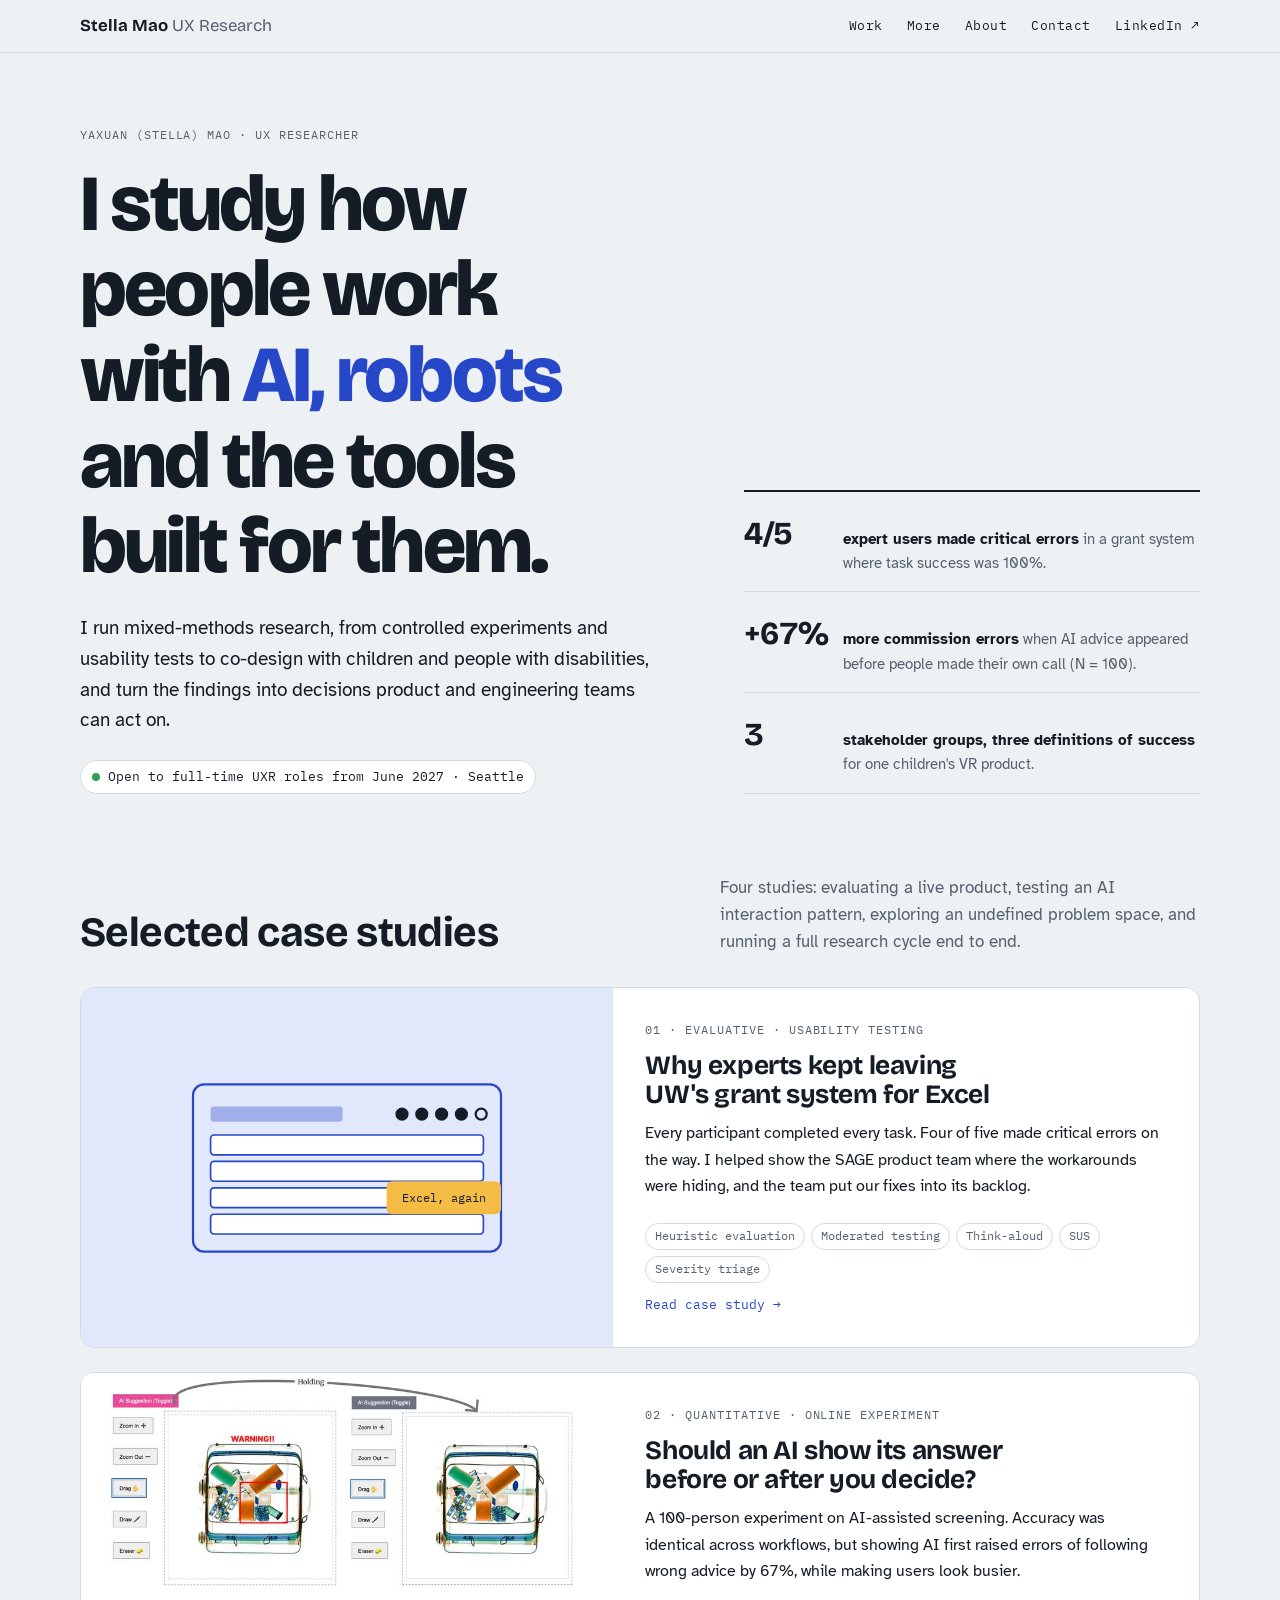
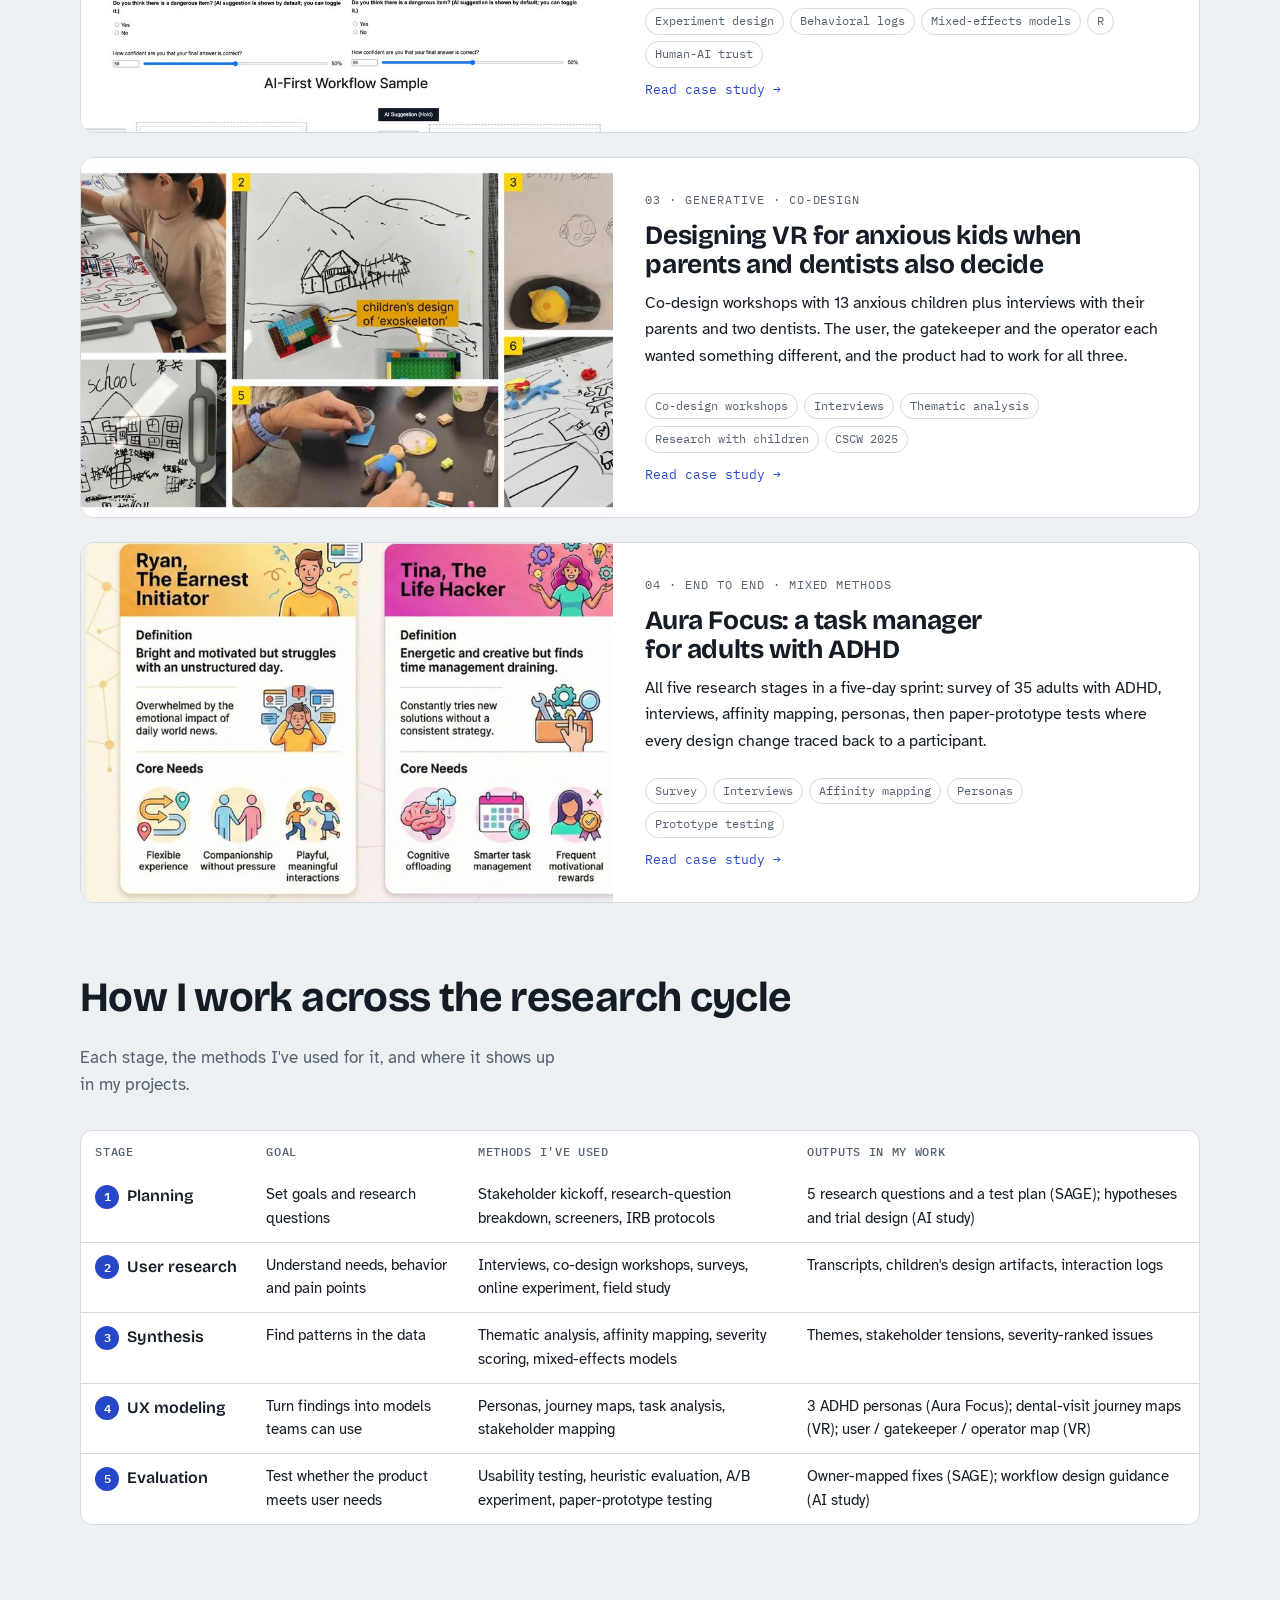
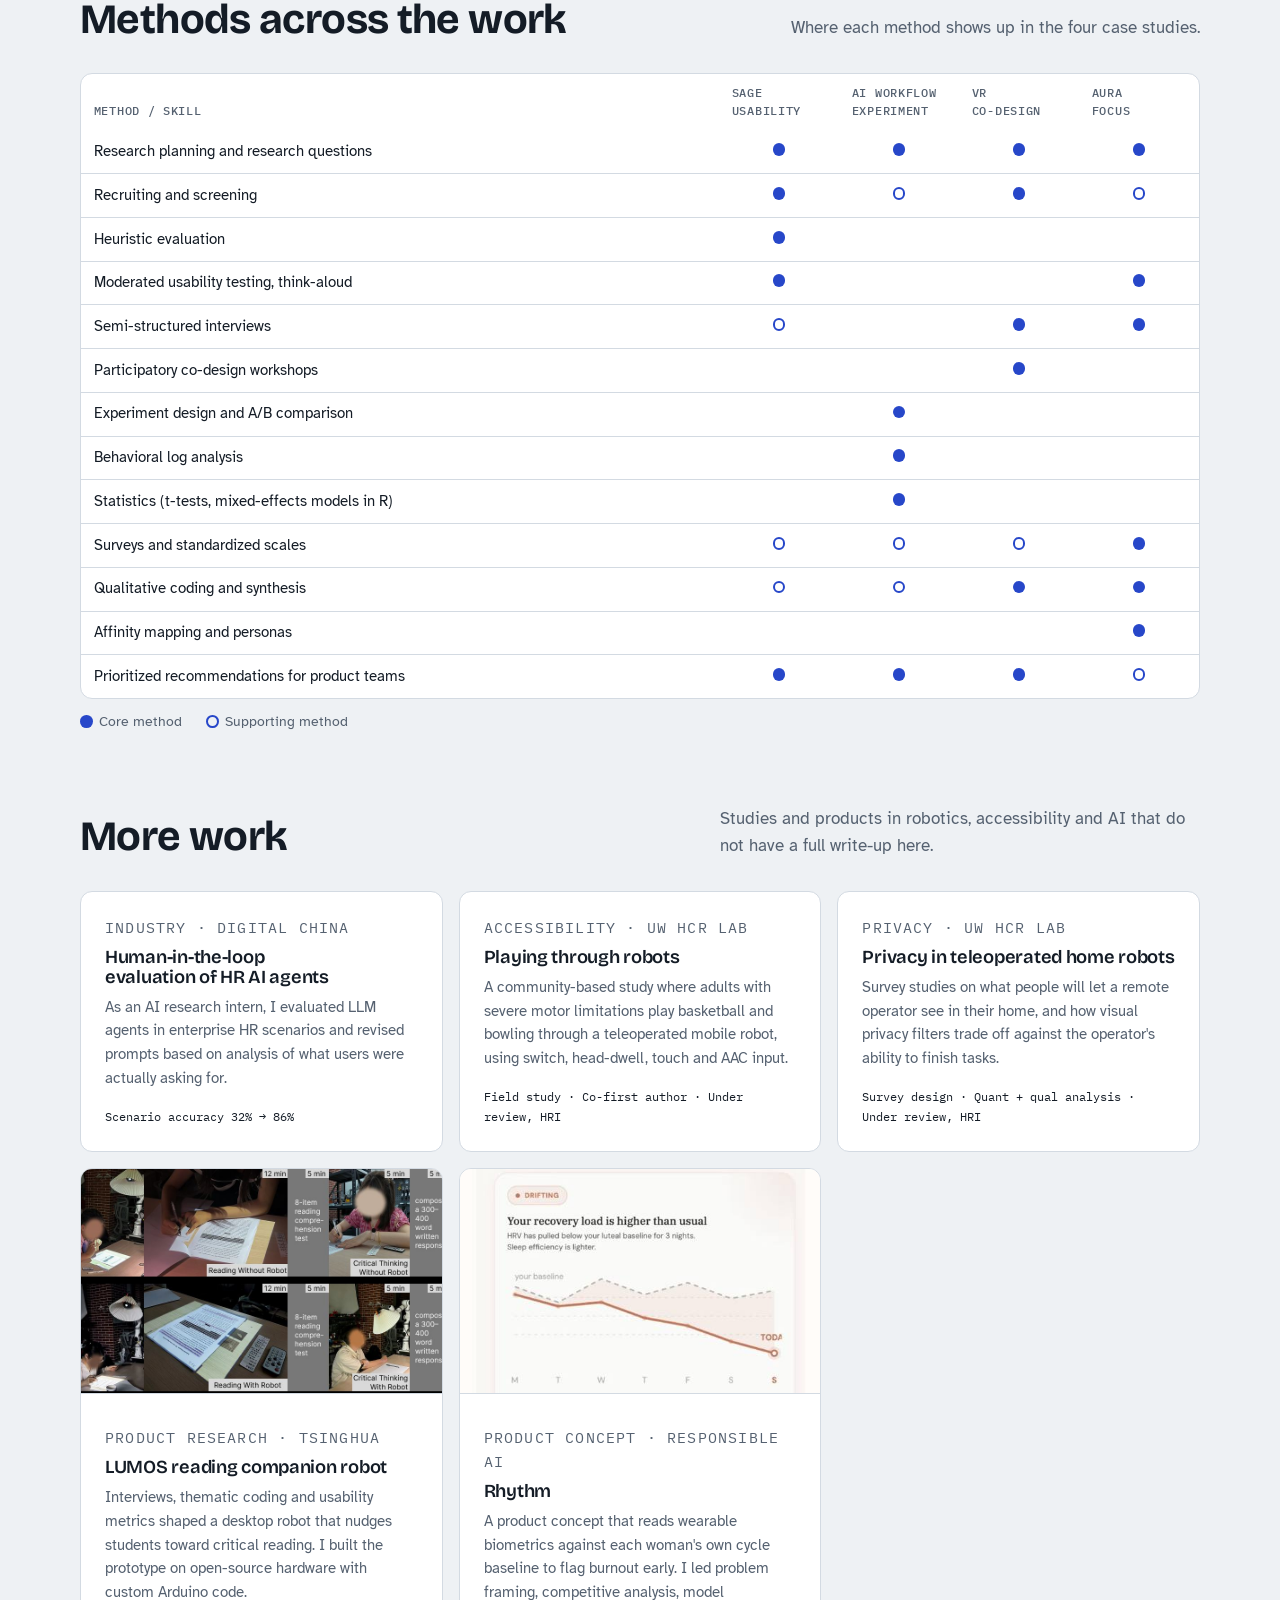
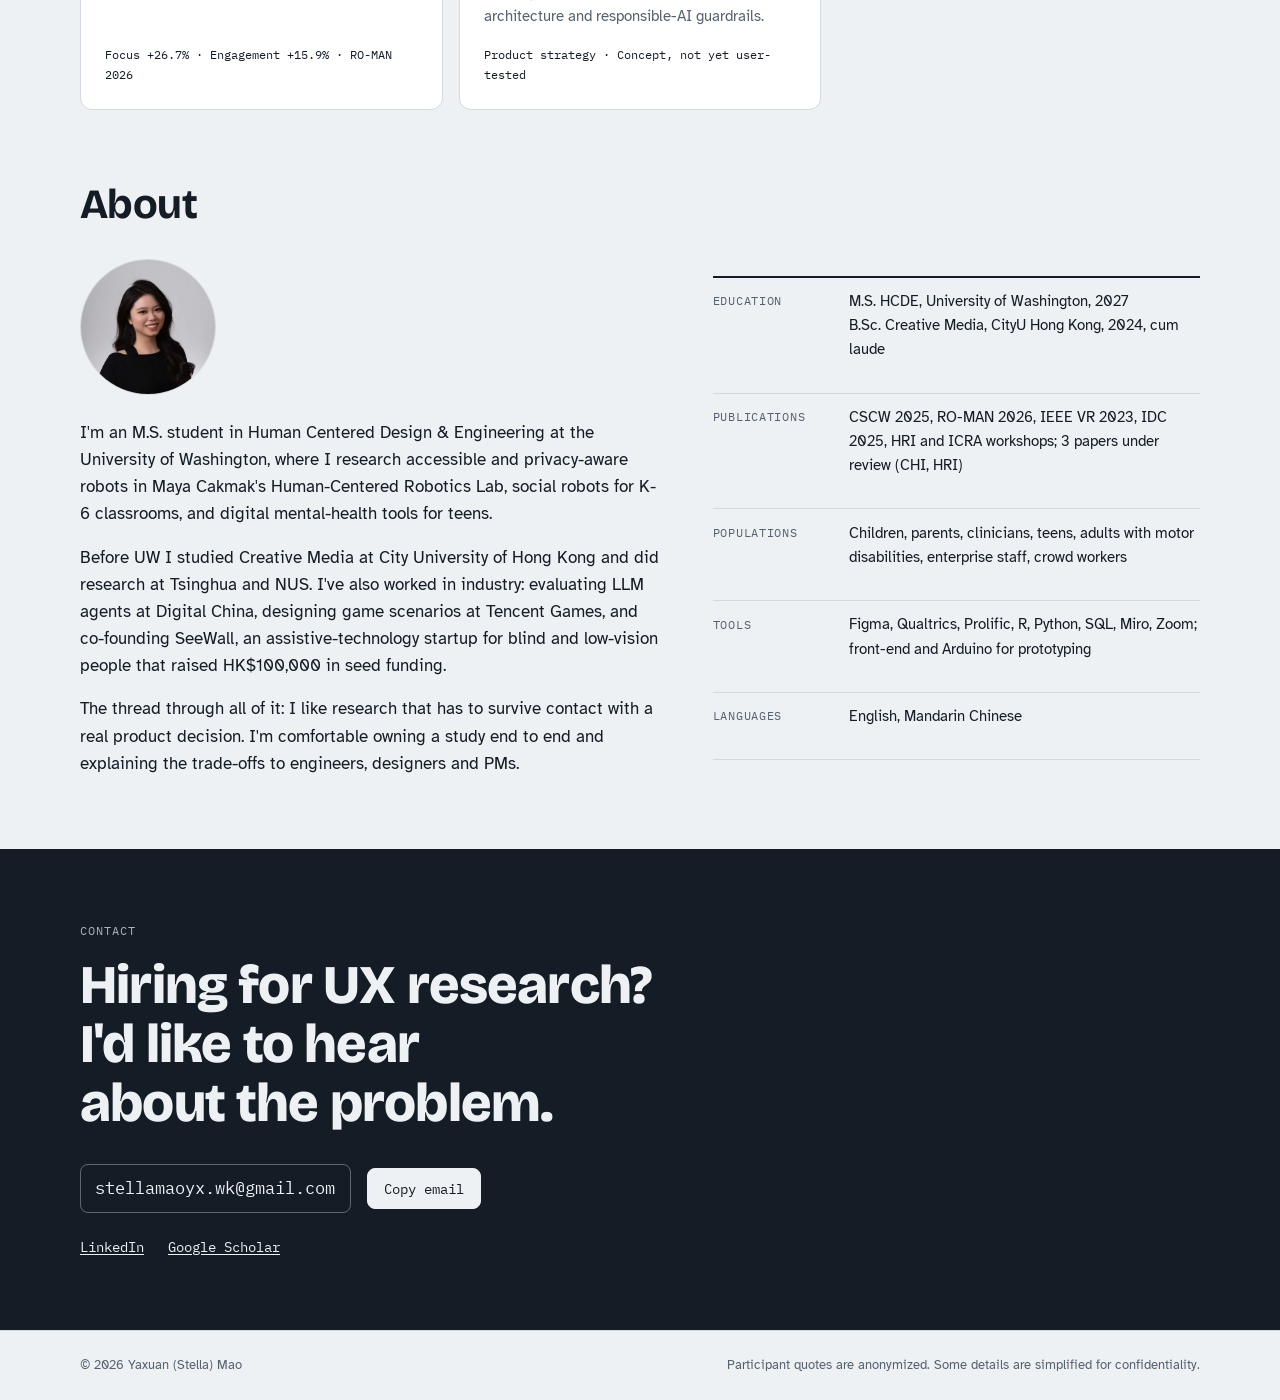
==== index.html @ e6732265 "Create index.html" ====
<!doctype html>
<html lang="en">
<head>
<meta charset="utf-8">
<meta name="viewport" content="width=device-width, initial-scale=1, viewport-fit=cover">
<title>Stella Mao UX Research</title>
<meta name="description" content="Stella (Yaxuan) Mao, UX researcher for AI, robotics and accessibility. Selected case studies in usability testing, experimental research and co-design.">
<link rel="preconnect" href="https://fonts.googleapis.com">
<link rel="preconnect" href="https://fonts.gstatic.com" crossorigin>
<link rel="stylesheet" href="https://fonts.googleapis.com/css2?family=Bricolage+Grotesque:opsz,wght@12..96,400;12..96,600;12..96,700;12..96,800&family=Atkinson+Hyperlegible:ital,wght@0,400;0,700;1,400&family=IBM+Plex+Mono:wght@400;500&display=swap">
<style>
:root{padding-top:env(safe-area-inset-top,0px);padding-bottom:env(safe-area-inset-bottom,0px)}
body{margin:0}img{max-width:100%}[hidden]{display:none!important}

/* Layout: a field-research report. A cool paper ground, ink type, one cobalt accent for structure,
   a marigold "highlighter" reserved for evidence. Mono labels carry participant counts and stats. */
:root{
  --paper:#EEF1F4; --surface:#FFFFFF; --ink:#141C26; --muted:#556170; --line:#D3DAE2;
  --accent:#2747C9; --accent-soft:#E2E8FB; --hl:#F4BC45; --hl-soft:#FBEBC4;
  --sev-high:#BF3F2A; --sev-mid:#C9821A; --sev-low:#7A8696;
  --display:"Bricolage Grotesque", "Avenir Next", "Segoe UI", system-ui, sans-serif;
  --body:"Atkinson Hyperlegible", "Segoe UI", system-ui, -apple-system, sans-serif;
  --mono:"IBM Plex Mono", ui-monospace, "SF Mono", Menlo, Consolas, monospace;
  --s1:.25rem; --s2:.5rem; --s3:.75rem; --s4:1rem; --s5:1.5rem; --s6:2rem; --s7:3rem; --s8:4.5rem; --s9:6.5rem;
  --wrap:72rem; --measure:40rem;
}
@media (prefers-color-scheme: dark){:root:not([data-theme="light"]){
  --paper:#0E131A; --surface:#161E28; --ink:#E5EAF0; --muted:#9AA6B4; --line:#2A3542;
  --accent:#8EA4FF; --accent-soft:#1E2A4A; --hl:#E9B44D; --hl-soft:#3A3020;
  --sev-high:#F07A63; --sev-mid:#E7A74A; --sev-low:#8C98A8; color-scheme:dark;}}
:root[data-theme="dark"]{
  --paper:#0E131A; --surface:#161E28; --ink:#E5EAF0; --muted:#9AA6B4; --line:#2A3542;
  --accent:#8EA4FF; --accent-soft:#1E2A4A; --hl:#E9B44D; --hl-soft:#3A3020;
  --sev-high:#F07A63; --sev-mid:#E7A74A; --sev-low:#8C98A8; color-scheme:dark;}

*{box-sizing:border-box}
body{background:var(--paper);color:var(--ink);font-family:var(--body);font-size:1.0625rem;line-height:1.6;-webkit-font-smoothing:antialiased}
body::before{content:"";position:fixed;inset:0 0 auto;height:env(safe-area-inset-top,0px);z-index:10;background:var(--paper)}
a{color:var(--accent);text-underline-offset:.18em}
a:focus-visible,button:focus-visible{outline:3px solid var(--accent);outline-offset:3px;border-radius:4px}
h1,h2,h3,h4{font-family:var(--display);line-height:1.08;margin:0;text-wrap:balance;letter-spacing:-.015em}
p{margin:0}
.wrap{max-width:var(--wrap);margin-inline:auto;padding-left:max(16px,env(safe-area-inset-left,0px));padding-right:max(16px,env(safe-area-inset-right,0px))}
.label{font-family:var(--mono);font-size:.75rem;letter-spacing:.08em;text-transform:uppercase;color:var(--muted)}
.mono{font-family:var(--mono)}
.tab{font-variant-numeric:tabular-nums}
mark.hl{background:linear-gradient(transparent 55%,var(--hl-soft) 55%);color:inherit;padding:0 .1em}
mark.todo{background:var(--hl);color:#141C26;font-family:var(--mono);font-size:.8em;padding:.05em .35em;border-radius:3px}

/* Header */
.top{position:sticky;top:env(safe-area-inset-top,0px);z-index:9;background:color-mix(in srgb,var(--paper) 92%,transparent);backdrop-filter:blur(8px);border-bottom:1px solid var(--line)}
.top .wrap{display:flex;align-items:center;justify-content:space-between;gap:var(--s4);padding-block:.8rem}
.brand{font-family:var(--display);font-weight:700;font-size:1.05rem;color:var(--ink);text-decoration:none}
.brand span{color:var(--muted);font-weight:400}
.nav{display:flex;gap:var(--s5);flex-wrap:wrap}
.nav a{font-family:var(--mono);font-size:.8rem;color:var(--ink);text-decoration:none;letter-spacing:.04em}
.nav a:hover{color:var(--accent)}

/* Home hero */
.hero{padding-block:var(--s8) var(--s7)}
.hero-grid{display:grid;grid-template-columns:minmax(0,1.35fr) minmax(0,1fr);gap:var(--s7);align-items:end}
.hero h1{font-size:clamp(2.6rem,6.2vw,5.2rem);font-weight:800;letter-spacing:-.035em}
.hero h1 em{font-style:normal;color:var(--accent)}
.hero .lede{margin-top:var(--s5);font-size:1.2rem;max-width:36rem;color:var(--ink)}
.hero .status{margin-top:var(--s5);display:inline-flex;align-items:center;gap:.5rem;font-family:var(--mono);font-size:.8rem;padding:.35rem .7rem;border:1px solid var(--line);border-radius:999px;background:var(--surface)}
.hero .status i{width:.5rem;height:.5rem;border-radius:50%;background:#2F9E5B;display:inline-block}
.ledger{border-top:2px solid var(--ink)}
.ledger div{display:grid;grid-template-columns:5.2rem minmax(0,1fr);gap:var(--s4);padding-block:var(--s4);border-bottom:1px solid var(--line);align-items:baseline}
.ledger b{font-family:var(--display);font-size:2rem;font-weight:700;letter-spacing:-.03em;font-variant-numeric:tabular-nums}
.ledger p{font-size:.95rem;color:var(--muted)}
.ledger p strong{color:var(--ink);font-weight:700}

/* Section scaffolding */
.sec{padding-block:var(--s8)}
.sec-head{display:flex;justify-content:space-between;align-items:end;gap:var(--s5);flex-wrap:wrap;margin-bottom:var(--s6)}
.sec-head h2{font-size:clamp(1.8rem,3.4vw,2.6rem);font-weight:700}
.sec-head p{max-width:30rem;color:var(--muted)}

/* Case cards */
.cases{display:grid;gap:var(--s5)}
.case-card{display:grid;grid-template-columns:minmax(0,1fr) minmax(0,1.1fr);gap:0;background:var(--surface);border:1px solid var(--line);border-radius:14px;overflow:hidden;color:inherit;text-decoration:none;transition:border-color .2s, transform .2s}
.case-card:hover{border-color:var(--accent);transform:translateY(-2px)}
.case-card .viz{background:var(--accent-soft);padding:var(--s6);display:flex;align-items:center;justify-content:center;min-height:15rem}
.case-card .viz svg{width:100%;max-width:22rem;height:auto}
.case-card .txt{padding:var(--s6);display:flex;flex-direction:column;gap:var(--s3)}
.case-card h3{font-size:1.65rem;font-weight:700}
.case-card .hook{font-size:1.02rem}
.chips{display:flex;flex-wrap:wrap;gap:.4rem;margin-top:auto;padding-top:var(--s3)}
.chip{font-family:var(--mono);font-size:.72rem;padding:.2rem .55rem;border:1px solid var(--line);border-radius:999px;color:var(--muted);white-space:nowrap}
.case-card .go{font-family:var(--mono);font-size:.8rem;color:var(--accent)}

/* Methods matrix */
.matrix-scroll{overflow-x:auto;border:1px solid var(--line);border-radius:12px;background:var(--surface)}
table.matrix{border-collapse:collapse;width:100%;min-width:42rem;font-size:.92rem}
.matrix th,.matrix td{padding:.6rem .8rem;border-bottom:1px solid var(--line);text-align:left}
.matrix thead th{font-family:var(--mono);font-size:.72rem;letter-spacing:.06em;text-transform:uppercase;color:var(--muted);font-weight:500;vertical-align:bottom}
.matrix tbody th{font-weight:400}
.matrix td{text-align:center;width:7.5rem}
.matrix tr:last-child th,.matrix tr:last-child td{border-bottom:0}
.dot{display:inline-block;width:.8rem;height:.8rem;border-radius:50%;background:var(--accent)}
.dot.part{background:transparent;border:2px solid var(--accent)}
.matrix-key{display:flex;gap:var(--s5);margin-top:var(--s3);font-size:.85rem;color:var(--muted);flex-wrap:wrap}
.matrix-key span{display:inline-flex;align-items:center;gap:.4rem}

/* More work */
.more{display:grid;grid-template-columns:repeat(3,minmax(0,1fr));gap:var(--s4)}
.mw{background:var(--surface);border:1px solid var(--line);border-radius:12px;padding:var(--s5);display:flex;flex-direction:column;gap:var(--s2)}
.mw.has-img{padding:0;overflow:hidden}
.mw.has-img img{width:100%;aspect-ratio:16/10;object-fit:cover;display:block;border-bottom:1px solid var(--line)}
.mw.has-img .in{padding:var(--s5);display:flex;flex-direction:column;gap:var(--s2);flex:1}
.mw h3{font-size:1.15rem;font-weight:600}
.mw p{font-size:.93rem;color:var(--muted)}
.mw .stat{font-family:var(--mono);font-size:.78rem;color:var(--ink);margin-top:auto;padding-top:var(--s2)}

/* About */
.about{display:grid;grid-template-columns:minmax(0,1.2fr) minmax(0,1fr);gap:var(--s7)}
.about .prose p+p{margin-top:var(--s4)}
.facts{display:grid;gap:0;border-top:2px solid var(--ink)}
.facts div{display:grid;grid-template-columns:7.5rem minmax(0,1fr);gap:var(--s4);padding-block:.7rem;border-bottom:1px solid var(--line);font-size:.95rem}
.facts dt{font-family:var(--mono);font-size:.75rem;text-transform:uppercase;letter-spacing:.06em;color:var(--muted);padding-top:.15rem}
.facts dd{margin:0}

/* Contact */
.contact{background:var(--ink);color:var(--paper)}
.contact .wrap{padding-block:var(--s8)}
.contact h2{font-size:clamp(2rem,4.5vw,3.4rem);font-weight:800;max-width:40rem}
.contact .row{display:flex;flex-wrap:wrap;gap:var(--s4);align-items:center;margin-top:var(--s6)}
.email{font-family:var(--mono);font-size:1.05rem;user-select:all;padding:.6rem .9rem;border:1px solid color-mix(in srgb,var(--paper) 35%,transparent);border-radius:8px}
.btn{font-family:var(--mono);font-size:.85rem;padding:.65rem 1rem;border-radius:8px;border:1px solid var(--paper);background:var(--paper);color:var(--ink);cursor:pointer;text-decoration:none}
.btn.ghost{background:transparent;color:var(--paper)}
.contact .links{margin-top:var(--s5);display:flex;gap:var(--s5);flex-wrap:wrap}
.contact .links a{color:var(--paper);font-family:var(--mono);font-size:.85rem}

/* Case study pages */
.cs-hero{padding-block:var(--s7) var(--s6);border-bottom:1px solid var(--line)}
.back{font-family:var(--mono);font-size:.8rem;text-decoration:none}
.cs-hero .kicker{margin-top:var(--s6);display:flex;gap:var(--s3);align-items:center;flex-wrap:wrap}
.tag{font-family:var(--mono);font-size:.75rem;letter-spacing:.06em;text-transform:uppercase;padding:.25rem .6rem;border-radius:4px;background:var(--accent);color:var(--surface)}
.cs-hero h1{margin-top:var(--s4);font-size:clamp(2.2rem,5vw,4rem);font-weight:800;letter-spacing:-.03em;max-width:56rem}
.cs-hero .sub{margin-top:var(--s4);font-size:1.18rem;max-width:44rem;color:var(--muted)}
.meta{margin-top:var(--s6);display:grid;grid-template-columns:repeat(4,minmax(0,1fr));gap:var(--s5);border-top:2px solid var(--ink);padding-top:var(--s4)}
.meta dt{font-family:var(--mono);font-size:.72rem;text-transform:uppercase;letter-spacing:.07em;color:var(--muted)}
.meta dd{margin:.3rem 0 0;font-size:.95rem}

.tldr{display:grid;grid-template-columns:repeat(3,minmax(0,1fr));gap:var(--s4);margin-top:var(--s6)}
.tldr div{background:var(--surface);border:1px solid var(--line);border-radius:12px;padding:var(--s5)}
.tldr h3{font-family:var(--mono);font-size:.75rem;text-transform:uppercase;letter-spacing:.07em;color:var(--accent);font-weight:500;margin-bottom:var(--s2)}
.tldr p{font-size:.98rem}

.cs-body{display:grid;grid-template-columns:12rem minmax(0,1fr);gap:var(--s7);padding-block:var(--s7)}
.toc{position:sticky;top:calc(env(safe-area-inset-top,0px) + 5rem);align-self:start;display:flex;flex-direction:column;gap:.45rem}
.toc a{font-family:var(--mono);font-size:.78rem;color:var(--muted);text-decoration:none;padding-left:.7rem;border-left:2px solid var(--line)}
.toc a:hover{color:var(--accent);border-left-color:var(--accent)}
.cs-main{min-width:0;display:flex;flex-direction:column;gap:var(--s8)}
.block{display:flex;flex-direction:column;gap:var(--s4);scroll-margin-top:5rem}
.block > h2{font-size:clamp(1.55rem,2.8vw,2.1rem);font-weight:700;max-width:44rem}
.block .prose{max-width:var(--measure);display:flex;flex-direction:column;gap:var(--s4)}
.block .prose ul{margin:0;padding-left:1.2rem;display:flex;flex-direction:column;gap:.4rem}

.rqs{display:grid;grid-template-columns:repeat(auto-fit,minmax(min(100%,15rem),1fr));gap:var(--s3);counter-reset:rq}
.rq{border-top:2px solid var(--accent);padding-top:var(--s3);font-size:.98rem}
.rq b{display:block;font-family:var(--mono);font-size:.75rem;color:var(--accent);letter-spacing:.06em;margin-bottom:.3rem}

.spec{background:var(--surface);border:1px solid var(--line);border-radius:12px;display:grid;grid-template-columns:repeat(2,minmax(0,1fr))}
.spec div{padding:var(--s4) var(--s5);border-bottom:1px solid var(--line)}
.spec div:nth-child(odd){border-right:1px solid var(--line)}
.spec div:nth-last-child(-n+2){border-bottom:0}
.spec dt{font-family:var(--mono);font-size:.72rem;text-transform:uppercase;letter-spacing:.07em;color:var(--muted)}
.spec dd{margin:.25rem 0 0;font-size:.95rem}

.flow{display:flex;gap:0;flex-wrap:wrap;counter-reset:step}
.flow li{list-style:none;flex:1 1 9rem;min-width:0;padding:var(--s4);border:1px solid var(--line);background:var(--surface);margin:0 -1px -1px 0;font-size:.92rem;counter-increment:step}
.flow li::before{content:"Step " counter(step);display:block;font-family:var(--mono);font-size:.7rem;color:var(--accent);letter-spacing:.06em;text-transform:uppercase;margin-bottom:.3rem}
.flow{padding:0;margin:0}
.flow b{display:block;font-family:var(--display);font-size:1.02rem;margin-bottom:.2rem}

.finding{display:grid;grid-template-columns:minmax(0,1.3fr) minmax(0,1fr);gap:var(--s6);padding-block:var(--s5);border-top:1px solid var(--line)}
.finding:first-of-type{border-top:2px solid var(--ink)}
.finding h3{font-size:1.3rem;font-weight:600;margin-bottom:var(--s2)}
.finding .sev{display:inline-flex;align-items:center;gap:.4rem;font-family:var(--mono);font-size:.72rem;text-transform:uppercase;letter-spacing:.07em;margin-bottom:var(--s2)}
.sev i{width:.6rem;height:.6rem;border-radius:2px;display:inline-block}
.sev.high i{background:var(--sev-high)} .sev.high{color:var(--sev-high)}
.sev.mid i{background:var(--sev-mid)} .sev.mid{color:var(--sev-mid)}
.sev.low i{background:var(--sev-low)} .sev.low{color:var(--sev-low)}
.finding .rec{margin-top:var(--s3);font-size:.95rem;padding-left:var(--s3);border-left:3px solid var(--hl)}
.finding .rec b{font-family:var(--mono);font-size:.72rem;letter-spacing:.06em;text-transform:uppercase;display:block;color:var(--muted)}
.tally{display:flex;gap:.3rem;align-items:center;margin-bottom:var(--s3)}
.tally i{width:1.05rem;height:1.05rem;border-radius:50%;border:2px solid var(--ink);display:inline-block}
.tally i.on{background:var(--ink)}
.tally span{font-family:var(--mono);font-size:.8rem;margin-left:.4rem}
blockquote{margin:0;font-size:1.02rem;font-style:italic;color:var(--ink)}
blockquote cite{display:block;font-style:normal;font-family:var(--mono);font-size:.75rem;color:var(--muted);margin-top:.35rem}

.table-scroll{overflow-x:auto;border:1px solid var(--line);border-radius:12px;background:var(--surface)}
table.recs{border-collapse:collapse;width:100%;min-width:40rem;font-size:.92rem}
.recs th,.recs td{text-align:left;padding:.7rem .9rem;border-bottom:1px solid var(--line);vertical-align:top}
.recs thead th{font-family:var(--mono);font-size:.72rem;text-transform:uppercase;letter-spacing:.06em;color:var(--muted);font-weight:500}
.recs tr:last-child td,.recs tr:last-child th{border-bottom:0}
.process tbody th{text-align:left;font-family:var(--display);font-weight:600;font-size:1rem;white-space:nowrap;border-bottom:1px solid var(--line);padding:.7rem .9rem;vertical-align:top}
.stage-n{display:inline-grid;place-items:center;width:1.5rem;height:1.5rem;border-radius:50%;background:var(--accent);color:var(--surface);font-family:var(--mono);font-size:.75rem;margin-right:.5rem}

.callout{background:var(--ink);color:var(--paper);border-radius:14px;padding:var(--s6);display:grid;grid-template-columns:minmax(0,1fr) minmax(0,1.2fr);gap:var(--s6);align-items:center}
.callout .big{font-family:var(--display);font-size:clamp(1.5rem,3vw,2.2rem);font-weight:700;line-height:1.15}
.callout p{font-size:.98rem;opacity:.9}
.callout .label{color:color-mix(in srgb,var(--paper) 70%,transparent)}

.chart{background:var(--surface);border:1px solid var(--line);border-radius:12px;padding:var(--s5)}
.chart svg{width:100%;height:auto;display:block}
.chart figcaption{font-size:.85rem;color:var(--muted);margin-top:var(--s3)}
.charts{display:grid;grid-template-columns:repeat(2,minmax(0,1fr));gap:var(--s4)}
.chart h4{font-family:var(--body);font-size:1rem;font-weight:700;margin-bottom:var(--s2)}
.legend{display:flex;gap:var(--s4);font-size:.82rem;color:var(--muted);margin-bottom:var(--s2);flex-wrap:wrap}
.legend span{display:inline-flex;align-items:center;gap:.35rem}
.legend i{width:.8rem;height:.8rem;border-radius:2px;display:inline-block}

.photo{margin:0;background:var(--surface);border:1px solid var(--line);border-radius:12px;overflow:hidden}
.photo img{display:block;width:100%;height:auto}
.photo figcaption{font-size:.85rem;color:var(--muted);padding:.7rem 1rem;border-top:1px solid var(--line)}
.photo.white img{background:#fff}
.case-card .viz.img{padding:0;background:#fff;position:relative;min-height:16rem;overflow:hidden}
.case-card .viz.img img{position:absolute;inset:0;width:100%;height:100%;object-fit:cover;display:block}
.headshot{width:8.5rem;height:8.5rem;border-radius:50%;object-fit:cover;border:1px solid var(--line);margin-bottom:var(--s4)}
.svg-ink{fill:var(--ink)} .svg-muted{fill:var(--muted)} .svg-line{stroke:var(--line)} .svg-acc{fill:var(--accent)} .svg-hl{fill:var(--hl)}
.svg-text{font-family:var(--mono);font-size:12px;fill:var(--muted)}
.svg-text-ink{font-family:var(--mono);font-size:12px;fill:var(--ink)}

.stake{display:grid;grid-template-columns:repeat(3,minmax(0,1fr));gap:var(--s4)}
.stake div{background:var(--surface);border:1px solid var(--line);border-radius:12px;padding:var(--s5);display:flex;flex-direction:column;gap:var(--s3)}
.stake h3{font-size:1.3rem}
.stake .role{font-family:var(--mono);font-size:.72rem;letter-spacing:.06em;text-transform:uppercase;color:var(--accent)}
.stake dl{margin:0;display:flex;flex-direction:column;gap:var(--s3)}
.stake dt{font-family:var(--mono);font-size:.7rem;text-transform:uppercase;letter-spacing:.07em;color:var(--muted)}
.stake dd{margin:.15rem 0 0;font-size:.93rem}

.impl{display:grid;grid-template-columns:repeat(2,minmax(0,1fr));gap:var(--s4)}
.impl div{border-top:2px solid var(--accent);padding-top:var(--s3)}
.impl h3{font-size:1.1rem;font-weight:600;margin-bottom:.3rem}
.impl p{font-size:.93rem;color:var(--muted)}

.reflect{display:grid;grid-template-columns:repeat(3,minmax(0,1fr));gap:var(--s4)}
.reflect div{background:var(--surface);border:1px solid var(--line);border-radius:12px;padding:var(--s5)}
.reflect h3{font-family:var(--mono);font-size:.75rem;text-transform:uppercase;letter-spacing:.07em;color:var(--muted);font-weight:500;margin-bottom:var(--s3)}
.reflect ul{margin:0;padding-left:1.1rem;display:flex;flex-direction:column;gap:.45rem;font-size:.93rem}

.next{border-top:1px solid var(--line);padding-block:var(--s6)}
.next a{display:flex;justify-content:space-between;align-items:center;gap:var(--s4);text-decoration:none;color:var(--ink)}
.next h3{font-size:clamp(1.4rem,3vw,2rem)}
.next .arrow{font-family:var(--mono);color:var(--accent)}

footer.foot{border-top:1px solid var(--line)}
footer.foot .wrap{padding-block:var(--s5);display:flex;justify-content:space-between;gap:var(--s4);flex-wrap:wrap;font-size:.82rem;color:var(--muted)}

@media (max-width:900px){
  .hero-grid,.about,.case-card,.callout{grid-template-columns:minmax(0,1fr)}
  .more{grid-template-columns:repeat(2,minmax(0,1fr))}
  .cs-body{grid-template-columns:minmax(0,1fr)}
  .toc{display:none}
  .meta{grid-template-columns:repeat(2,minmax(0,1fr))}
  .finding,.charts{grid-template-columns:minmax(0,1fr)}
  .stake,.reflect,.tldr{grid-template-columns:minmax(0,1fr)}
}
@media (max-width:560px){
  .more,.impl,.spec{grid-template-columns:minmax(0,1fr)}
  .spec div{border-right:0!important}
  .spec div:nth-last-child(2){border-bottom:1px solid var(--line)}
  .nav{gap:var(--s4)}
  .nav a.hide-s{display:none}
  .brand span{display:none}
  .hero{padding-block:var(--s7) var(--s6)}
  .case-card .viz{min-height:11rem;padding:var(--s5)}
  .case-card .txt{padding:var(--s5)}
}
@media (prefers-reduced-motion:reduce){*{transition:none!important;scroll-behavior:auto!important}}
</style>
</head>
<body>

<header class="top">
  <div class="wrap">
    <a class="brand" href="#home">Stella Mao <span>UX Research</span></a>
    <nav class="nav" aria-label="Primary">
      <a href="#work">Work</a>
      <a href="#more" class="hide-s">More</a>
      <a href="#about">About</a>
      <a href="#contact">Contact</a>
      <a href="https://www.linkedin.com/in/yaxuan-stella-mao/" target="_blank" rel="noopener" class="hide-s">LinkedIn ↗</a>
    </nav>
  </div>
</header>

<main>
<!-- ======================= HOME ======================= -->
<div data-view="home">
  <section class="hero wrap" id="home">
    <div class="hero-grid">
      <div>
        <p class="label">Yaxuan (Stella) Mao · UX Researcher</p>
        <h1 style="margin-top:1rem">I study how people work with <em>AI, robots</em> and the tools built for them.</h1>
        <p class="lede">I run mixed-methods research, from controlled experiments and usability tests to co-design with children and people with disabilities, and turn the findings into decisions product and engineering teams can act on.</p>
        <p class="status"><i aria-hidden="true"></i>Open to full-time UXR roles from June 2027 · Seattle</p>
      </div>
      <div class="ledger" aria-label="One finding from each case study">
        <div><b class="tab">4/5</b><p><strong>expert users made critical errors</strong> in a grant system where task success was 100%.</p></div>
        <div><b class="tab">+67%</b><p><strong>more commission errors</strong> when AI advice appeared before people made their own call (N = 100).</p></div>
        <div><b class="tab">3</b><p><strong>stakeholder groups, three definitions of success</strong> for one children's VR product.</p></div>
      </div>
    </div>
  </section>

  <section class="sec wrap" id="work" style="padding-top:var(--s6)">
    <div class="sec-head">
      <h2>Selected case studies</h2>
      <p>Four studies: evaluating a live product, testing an AI interaction pattern, exploring an undefined problem space, and running a full research cycle end to end.</p>
    </div>
    <div class="cases">
      <a class="case-card" href="#sage">
        <div class="viz" aria-hidden="true">
          <svg viewBox="0 0 320 200">
            <rect x="20" y="24" width="280" height="152" rx="10" class="svg-line" fill="none" stroke-width="2" style="stroke:var(--accent)"/>
            <rect x="36" y="44" width="120" height="14" rx="3" style="fill:var(--accent)" opacity=".35"/>
            <g style="fill:var(--surface);stroke:var(--accent)" stroke-width="1.5">
              <rect x="36" y="70" width="248" height="18" rx="3"/><rect x="36" y="94" width="248" height="18" rx="3"/>
              <rect x="36" y="118" width="248" height="18" rx="3"/><rect x="36" y="142" width="248" height="18" rx="3"/>
            </g>
            <g class="svg-ink"><circle cx="210" cy="51" r="6"/><circle cx="228" cy="51" r="6"/><circle cx="246" cy="51" r="6"/><circle cx="264" cy="51" r="6"/></g>
            <circle cx="282" cy="51" r="5" fill="none" style="stroke:var(--ink)" stroke-width="2"/>
            <rect x="196" y="112" width="104" height="30" rx="5" class="svg-hl"/>
            <text x="248" y="131" text-anchor="middle" style="font-family:var(--mono);font-size:11px;fill:#141C26">Excel, again</text>
          </svg>
        </div>
        <div class="txt">
          <p class="label">01 · Evaluative · Usability testing</p>
          <h3>Why experts kept leaving UW's grant system for Excel</h3>
          <p class="hook">Every participant completed every task. Four of five made critical errors on the way. I helped show the SAGE product team where the workarounds were hiding, and the team put our fixes into its backlog.</p>
          <div class="chips"><span class="chip">Heuristic evaluation</span><span class="chip">Moderated testing</span><span class="chip">Think-aloud</span><span class="chip">SUS</span><span class="chip">Severity triage</span></div>
          <span class="go">Read case study →</span>
        </div>
      </a>

      <a class="case-card" href="#automation-bias">
        <div class="viz img"><img src="[data-uri]" alt="Study interface: an X-ray baggage image with zoom, drag, draw and eraser tools, an AI warning box, and a confidence slider" style="object-position:top"></div>
        <div class="txt">
          <p class="label">02 · Quantitative · Online experiment</p>
          <h3>Should an AI show its answer before or after you decide?</h3>
          <p class="hook">A 100-person experiment on AI-assisted screening. Accuracy was identical across workflows, but showing AI first raised errors of following wrong advice by 67%, while making users look busier.</p>
          <div class="chips"><span class="chip">Experiment design</span><span class="chip">Behavioral logs</span><span class="chip">Mixed-effects models</span><span class="chip">R</span><span class="chip">Human-AI trust</span></div>
          <span class="go">Read case study →</span>
        </div>
      </a>

      <a class="case-card" href="#vr-dental">
        <div class="viz img"><img src="[data-uri]" alt="Children's VR designs on whiteboards with Lego and plasticine: a virtual forest clinic, an exoskeleton, a dentist role-play"></div>
        <div class="txt">
          <p class="label">03 · Generative · Co-design</p>
          <h3>Designing VR for anxious kids when parents and dentists also decide</h3>
          <p class="hook">Co-design workshops with 13 anxious children plus interviews with their parents and two dentists. The user, the gatekeeper and the operator each wanted something different, and the product had to work for all three.</p>
          <div class="chips"><span class="chip">Co-design workshops</span><span class="chip">Interviews</span><span class="chip">Thematic analysis</span><span class="chip">Research with children</span><span class="chip">CSCW 2025</span></div>
          <span class="go">Read case study →</span>
        </div>
      </a>
      <a class="case-card" href="#aura-focus">
        <div class="viz img"><img src="[data-uri]" alt="Three personas from the Aura Focus study: Ryan the Earnest Initiator, Tina the Life Hacker, Ali the Minimal Engager" style="object-position:left center"></div>
        <div class="txt">
          <p class="label">04 · End to end · Mixed methods</p>
          <h3>Aura Focus: a task manager for adults with ADHD</h3>
          <p class="hook">All five research stages in a five-day sprint: survey of 35 adults with ADHD, interviews, affinity mapping, personas, then paper-prototype tests where every design change traced back to a participant.</p>
          <div class="chips"><span class="chip">Survey</span><span class="chip">Interviews</span><span class="chip">Affinity mapping</span><span class="chip">Personas</span><span class="chip">Prototype testing</span></div>
          <span class="go">Read case study →</span>
        </div>
      </a>
    </div>
  </section>

  <section class="sec wrap" id="process" style="padding-top:0">
    <div class="sec-head">
      <h2>How I work across the research cycle</h2>
      <p>Each stage, the methods I've used for it, and where it shows up in my projects.</p>
    </div>
    <div class="table-scroll">
      <table class="recs process">
        <thead><tr><th scope="col">Stage</th><th scope="col">Goal</th><th scope="col">Methods I've used</th><th scope="col">Outputs in my work</th></tr></thead>
        <tbody>
          <tr><th scope="row"><span class="stage-n">1</span>Planning</th><td>Set goals and research questions</td><td>Stakeholder kickoff, research-question breakdown, screeners, IRB protocols</td><td>5 research questions and a test plan (SAGE); hypotheses and trial design (AI study)</td></tr>
          <tr><th scope="row"><span class="stage-n">2</span>User research</th><td>Understand needs, behavior and pain points</td><td>Interviews, co-design workshops, surveys, online experiment, field study</td><td>Transcripts, children's design artifacts, interaction logs</td></tr>
          <tr><th scope="row"><span class="stage-n">3</span>Synthesis</th><td>Find patterns in the data</td><td>Thematic analysis, affinity mapping, severity scoring, mixed-effects models</td><td>Themes, stakeholder tensions, severity-ranked issues</td></tr>
          <tr><th scope="row"><span class="stage-n">4</span>UX modeling</th><td>Turn findings into models teams can use</td><td>Personas, journey maps, task analysis, stakeholder mapping</td><td>3 ADHD personas (Aura Focus); dental-visit journey maps (VR); user / gatekeeper / operator map (VR)</td></tr>
          <tr><th scope="row"><span class="stage-n">5</span>Evaluation</th><td>Test whether the product meets user needs</td><td>Usability testing, heuristic evaluation, A/B experiment, paper-prototype testing</td><td>Owner-mapped fixes (SAGE); workflow design guidance (AI study)</td></tr>
        </tbody>
      </table>
    </div>
  </section>

  <section class="sec wrap" style="padding-top:0">
    <div class="sec-head">
      <h2>Methods across the work</h2>
      <p>Where each method shows up in the four case studies.</p>
    </div>
    <div class="matrix-scroll">
      <table class="matrix">
        <thead><tr><th scope="col">Method / skill</th><th scope="col">SAGE<br>usability</th><th scope="col">AI workflow<br>experiment</th><th scope="col">VR<br>co-design</th><th scope="col">Aura<br>Focus</th></tr></thead>
        <tbody>
          <tr><th scope="row">Research planning and research questions</th><td><span class="dot" aria-label="Primary"></span></td><td><span class="dot" aria-label="Primary"></span></td><td><span class="dot" aria-label="Primary"></span></td><td><span class="dot" aria-label="Primary"></span></td></tr>
          <tr><th scope="row">Recruiting and screening</th><td><span class="dot" aria-label="Primary"></span></td><td><span class="dot part" aria-label="Supporting"></span></td><td><span class="dot" aria-label="Primary"></span></td><td><span class="dot part" aria-label="Supporting"></span></td></tr>
          <tr><th scope="row">Heuristic evaluation</th><td><span class="dot" aria-label="Primary"></span></td><td></td><td></td><td></td></tr>
          <tr><th scope="row">Moderated usability testing, think-aloud</th><td><span class="dot" aria-label="Primary"></span></td><td></td><td></td><td><span class="dot" aria-label="Primary"></span></td></tr>
          <tr><th scope="row">Semi-structured interviews</th><td><span class="dot part" aria-label="Supporting"></span></td><td></td><td><span class="dot" aria-label="Primary"></span></td><td><span class="dot" aria-label="Primary"></span></td></tr>
          <tr><th scope="row">Participatory co-design workshops</th><td></td><td></td><td><span class="dot" aria-label="Primary"></span></td><td></td></tr>
          <tr><th scope="row">Experiment design and A/B comparison</th><td></td><td><span class="dot" aria-label="Primary"></span></td><td></td><td></td></tr>
          <tr><th scope="row">Behavioral log analysis</th><td></td><td><span class="dot" aria-label="Primary"></span></td><td></td><td></td></tr>
          <tr><th scope="row">Statistics (t-tests, mixed-effects models in R)</th><td></td><td><span class="dot" aria-label="Primary"></span></td><td></td><td></td></tr>
          <tr><th scope="row">Surveys and standardized scales</th><td><span class="dot part" aria-label="Supporting"></span></td><td><span class="dot part" aria-label="Supporting"></span></td><td><span class="dot part" aria-label="Supporting"></span></td><td><span class="dot" aria-label="Primary"></span></td></tr>
          <tr><th scope="row">Qualitative coding and synthesis</th><td><span class="dot part" aria-label="Supporting"></span></td><td><span class="dot part" aria-label="Supporting"></span></td><td><span class="dot" aria-label="Primary"></span></td><td><span class="dot" aria-label="Primary"></span></td></tr>
          <tr><th scope="row">Affinity mapping and personas</th><td></td><td></td><td></td><td><span class="dot" aria-label="Primary"></span></td></tr>
          <tr><th scope="row">Prioritized recommendations for product teams</th><td><span class="dot" aria-label="Primary"></span></td><td><span class="dot" aria-label="Primary"></span></td><td><span class="dot" aria-label="Primary"></span></td><td><span class="dot part" aria-label="Supporting"></span></td></tr>
        </tbody>
      </table>
    </div>
    <div class="matrix-key"><span><span class="dot"></span> Core method</span><span><span class="dot part"></span> Supporting method</span></div>
  </section>

  <section class="sec wrap" id="more" style="padding-top:0">
    <div class="sec-head">
      <h2>More work</h2>
      <p>Studies and products in robotics, accessibility and AI that do not have a full write-up here.</p>
    </div>
    <div class="more">
      <article class="mw">
        <p class="label">Industry · Digital China</p>
        <h3>Human-in-the-loop evaluation of HR AI agents</h3>
        <p>As an AI research intern, I evaluated LLM agents in enterprise HR scenarios and revised prompts based on analysis of what users were actually asking for.</p>
        <p class="stat">Scenario accuracy 32% → 86%</p>
      </article>
      <article class="mw">
        <p class="label">Accessibility · UW HCR Lab</p>
        <h3>Playing through robots</h3>
        <p>A community-based study where adults with severe motor limitations play basketball and bowling through a teleoperated mobile robot, using switch, head-dwell, touch and AAC input.</p>
        <p class="stat">Field study · Co-first author · Under review, HRI</p>
      </article>
      <article class="mw">
        <p class="label">Privacy · UW HCR Lab</p>
        <h3>Privacy in teleoperated home robots</h3>
        <p>Survey studies on what people will let a remote operator see in their home, and how visual privacy filters trade off against the operator's ability to finish tasks.</p>
        <p class="stat">Survey design · Quant + qual analysis · Under review, HRI</p>
      </article>
      <article class="mw has-img">
        <img src="[data-uri]" alt="Study sessions: students reading and writing at a desk with and without a lamp-shaped companion robot">
        <div class="in">
        <p class="label">Product research · Tsinghua</p>
        <h3>LUMOS reading companion robot</h3>
        <p>Interviews, thematic coding and usability metrics shaped a desktop robot that nudges students toward critical reading. I built the prototype on open-source hardware with custom Arduino code.</p>
        <p class="stat">Focus +26.7% · Engagement +15.9% · RO-MAN 2026</p>
        </div>
      </article>
      <article class="mw has-img">
        <img src="[data-uri]" alt="Rhythm app home screen showing a recovery-load card with heart rate variability below the user's cycle baseline">
        <div class="in">
          <p class="label">Product concept · Responsible AI</p>
          <h3>Rhythm</h3>
          <p>A product concept that reads wearable biometrics against each woman's own cycle baseline to flag burnout early. I led problem framing, competitive analysis, model architecture and responsible-AI guardrails.</p>
          <p class="stat">Product strategy · Concept, not yet user-tested</p>
        </div>
      </article>
    </div>
  </section>

  <section class="sec wrap" id="about" style="padding-top:0">
    <div class="sec-head"><h2>About</h2></div>
    <div class="about">
      <div class="prose">
        <img class="headshot" src="[data-uri]" alt="Portrait of Stella Mao">
        <p>I'm an M.S. student in Human Centered Design &amp; Engineering at the University of Washington, where I research accessible and privacy-aware robots in Maya Cakmak's Human-Centered Robotics Lab, social robots for K-6 classrooms, and digital mental-health tools for teens.</p>
        <p>Before UW I studied Creative Media at City University of Hong Kong and did research at Tsinghua and NUS. I've also worked in industry: evaluating LLM agents at Digital China, designing game scenarios at Tencent Games, and co-founding SeeWall, an assistive-technology startup for blind and low-vision people that raised HK$100,000 in seed funding.</p>
        <p>The thread through all of it: I like research that has to survive contact with a real product decision. I'm comfortable owning a study end to end and explaining the trade-offs to engineers, designers and PMs.</p>
      </div>
      <dl class="facts">
        <div><dt>Education</dt><dd>M.S. HCDE, University of Washington, 2027<br>B.Sc. Creative Media, CityU Hong Kong, 2024, cum laude</dd></div>
        <div><dt>Publications</dt><dd>CSCW 2025, RO-MAN 2026, IEEE VR 2023, IDC 2025, HRI and ICRA workshops; 3 papers under review (CHI, HRI)</dd></div>
        <div><dt>Populations</dt><dd>Children, parents, clinicians, teens, adults with motor disabilities, enterprise staff, crowd workers</dd></div>
        <div><dt>Tools</dt><dd>Figma, Qualtrics, Prolific, R, Python, SQL, Miro, Zoom; front-end and Arduino for prototyping</dd></div>
        <div><dt>Languages</dt><dd>English, Mandarin Chinese</dd></div>
      </dl>
    </div>
  </section>
</div>

<!-- ======================= CASE 1: SAGE ======================= -->
<article data-view="sage" hidden>
  <header class="cs-hero wrap">
    <a class="back" href="#work">← All work</a>
    <div class="kicker"><span class="tag">Evaluative</span><span class="label">Case study 01 · Usability testing</span></div>
    <h1>100% task success, and still a shadow system in Excel</h1>
    <p class="sub">A usability study of the Award Request List in SAGE, the University of Washington's grant-management system, done with the SAGE product team in UW's Office of Research.</p>
    <dl class="meta">
      <div><dt>My role</dt><dd>UX researcher on a team of 4: study design, moderation, analysis, readout</dd></div>
      <div><dt>Timeline</dt><dd>Jan to Feb 2026</dd></div>
      <div><dt>Methods</dt><dd>Heuristic evaluation, moderated usability testing, think-aloud, SUS</dd></div>
      <div><dt>Stakeholder</dt><dd>SAGE product and engineering team, UW Office of Research</dd></div>
    </dl>
    <div class="tldr">
      <div><h3>The problem</h3><p>Experienced grant managers kept their own spreadsheets to track requests SAGE was built to track. The team had complaints but no evidence of which problems cost the most.</p></div>
      <div><h3>What we did</h3><p>A heuristic evaluation to find likely issues cheaply, then 5 moderated sessions with expert users across four schools, scored by a four-factor severity rubric.</p></div>
      <div><h3>What changed</h3><p>The product team triaged our recommendations into its backlog with tickets and priorities, and later reached the same root diagnosis in its own independent analysis.</p></div>
    </div>
  </header>

  <div class="wrap cs-body">
    <nav class="toc" aria-label="Sections">
      <a href="#sage-context">Context</a><a href="#sage-rq">Questions</a><a href="#sage-approach">Approach</a><a href="#sage-findings">Findings</a><a href="#sage-recs">Recommendations</a><a href="#sage-impact">Impact</a><a href="#sage-reflect">Reflection</a>
    </nav>
    <div class="cs-main">
      <section class="block" id="sage-context">
        <p class="label">Stage 1 · Planning · Context</p>
        <h2>The list grant managers use to run their day</h2>
        <div class="prose">
          <p>Campus grant administrators use SAGE's Award Request List to track Award Setup Requests and Modification Requests, the two workflows that move every research award through review. Earlier feedback had flagged search, status tracking and visibility, but feedback alone couldn't tell the team <em>which</em> problems mattered most, or why experienced people were still building workarounds.</p>
          <p>The surprising part came early. <mark class="hl">All 5 participants completed every task, and 4 of 5 made critical errors along the way.</mark> Task success was measuring how good experts had become at routing around the system. That gap became the core argument of the study.</p>
        </div>
      </section>

      <section class="block" id="sage-rq">
        <p class="label">Stage 1 · Planning · Research questions</p>
        <h2>Breaking "is it usable?" into five testable questions</h2>
        <div class="rqs">
          <div class="rq"><b>RQ1 · Search &amp; filter</b>How well can users find a specific request with the current search and filters?</div>
          <div class="rq"><b>RQ2 · Status</b>How clearly does the system communicate status and the next required action?</div>
          <div class="rq"><b>RQ3 · Prioritization</b>How do users plan their daily workload from the list?</div>
          <div class="rq"><b>RQ4 · Workarounds</b>What do users do outside SAGE to compensate for its limits?</div>
          <div class="rq"><b>RQ5 · Ownership</b>How do users tell their own action items from items waiting on someone else?</div>
        </div>
      </section>

      <section class="block" id="sage-approach">
        <p class="label">Stages 1–2 · Planning and research · Approach</p>
        <h2>Spend expert hours only on what needs real users</h2>
        <div class="prose"><p>Participants were scarce: a small, credentialed user base with full calendars. So we used a cheap method first to decide what the expensive method should test.</p></div>
        <ol class="flow">
          <li><b>Heuristic evaluation</b>Scored the interface against Nielsen's 10 heuristics with severity ratings.</li>
          <li><b>Test plan</b>Turned the top issues into 3 realistic task scenarios.</li>
          <li><b>Recruit</b>Targeted outreach across four schools; weekly users with 3+ months on SAGE.</li>
          <li><b>5 sessions</b>Remote, moderated, ~55 min each, think-aloud plus SUS.</li>
          <li><b>Severity scoring</b>Frequency, impact, persistence and frustration for each issue.</li>
          <li><b>Readout</b>Recommendations mapped to the team that owns each fix.</li>
        </ol>
        <dl class="spec">
          <div><dt>Participants</dt><dd>N = 5 expert users, 1 to 20+ years on the job: Medicine, Computer Science, Education, Engineering</dd></div>
          <div><dt>Session</dt><dd>5 min context interview, 30 to 40 min tasks, 10 min post-study questionnaire</dd></div>
          <div><dt>Measures</dt><dd>Task completion, error counts (search, navigation, selection), post-task 1 to 5 ratings, SUS</dd></div>
          <div><dt>SUS result</dt><dd><mark class="todo">add mean SUS score</mark></dd></div>
        </dl>
      </section>

      <section class="block" id="sage-findings">
        <p class="label">Stage 3 · Synthesis · Findings</p>
        <h2>Three high-severity issues pushed people out of the system</h2>
        <div class="prose"><p>Before the problems: status labels were rated clear (4 of 5 gave 4 or 5 out of 5), and all 5 went straight to Comments &amp; History for context. We weren't asking the team to rebuild SAGE, only to close specific gaps.</p></div>
        <div>
          <div class="finding">
            <div>
              <p class="sev high"><i></i>High severity</p>
              <h3>Filters disappear after every click into a record</h3>
              <p>Opening a request and coming back wiped every applied filter, so each look at a detail meant rebuilding the list. This happens dozens of times a day.</p>
              <p class="rec"><b>Recommendation</b>Keep filter state on back navigation and support opening records in a new tab.</p>
            </div>
            <div>
              <div class="tally" aria-label="4 of 5 participants"><i class="on"></i><i class="on"></i><i class="on"></i><i class="on"></i><i></i><span>4/5 affected</span></div>
              <blockquote>"That happens all the time... if I hit the back button, I don't have my list anymore. I have to search it again."<cite>P3 · training grants administrator, 20+ years</cite></blockquote>
            </div>
          </div>
          <div class="finding">
            <div>
              <p class="sev high"><i></i>High severity</p>
              <h3>Search can't find awards the way people ask about them</h3>
              <p>PI name search didn't exist in the Awards tab. The PI filter required an exact "Last, First" format with no hint, and slow results had no loading state.</p>
              <p class="rec"><b>Recommendation</b>Add PI name search with flexible formats and a visible loading state.</p>
            </div>
            <div>
              <div class="tally" aria-label="5 of 5 participants"><i class="on"></i><i class="on"></i><i class="on"></i><i class="on"></i><i class="on"></i><span>5/5 affected</span></div>
              <blockquote>"The first time it did not give me anything, but then it finally did."<cite>P5 · School of Engineering</cite></blockquote>
            </div>
          </div>
          <div class="finding">
            <div>
              <p class="sev high"><i></i>High severity</p>
              <h3>Finding one request means visiting a second system</h3>
              <p>Search accepted only internal application or request IDs, which grant managers rarely have when a PI calls. They looked the ID up in another portal, then came back to search again.</p>
              <p class="rec"><b>Recommendation</b>Accept PI name and Award ID directly in SAGE search.</p>
            </div>
            <div>
              <div class="tally" aria-label="4 of 5 participants"><i class="on"></i><i class="on"></i><i class="on"></i><i class="on"></i><i></i><span>4/5 affected</span></div>
              <blockquote>"It's kind of time consuming to have to go back and forth between two different tabs."<cite>P2 · grants manager, Computer Science</cite></blockquote>
            </div>
          </div>
          <div class="finding">
            <div>
              <p class="sev mid"><i></i>Moderate severity</p>
              <h3>No export, so people copy data into spreadsheets by hand</h3>
              <p>This was the direct mechanism behind the shadow Excel system we set out to explain.</p>
              <p class="rec"><b>Recommendation</b>CSV or Excel export that respects the current filters.</p>
            </div>
            <div>
              <div class="tally" aria-label="3 of 5 participants"><i class="on"></i><i class="on"></i><i class="on"></i><i></i><i></i><span>3/5 keep external sheets</span></div>
              <blockquote>"It would be great if I could download reports... without having to hunt it down and put it in a separate spreadsheet."<cite>P3</cite></blockquote>
            </div>
          </div>
        </div>
      </section>

      <section class="block" id="sage-recs">
        <p class="label">Stage 5 · Evaluation · Recommendations</p>
        <h2>Every fix assigned to the team that would build it</h2>
        <div class="prose"><p>A list of problems handed to "the product team" tends to stall. We mapped each recommendation to an owning function so it could become a ticket the same week.</p></div>
        <div class="table-scroll">
          <table class="recs">
            <thead><tr><th>Severity</th><th>Issue</th><th>Recommendation</th><th>Owner</th></tr></thead>
            <tbody>
              <tr><td><span class="sev high"><i></i>High</span></td><td>Filters lost on navigation</td><td>Persist filter state; open in new tab</td><td>Engineering, UX</td></tr>
              <tr><td><span class="sev high"><i></i>High</span></td><td>Limited, inconsistent search</td><td>PI name search, flexible formats, loading states</td><td>Product, Engineering</td></tr>
              <tr><td><span class="sev high"><i></i>High</span></td><td>Search needs an outside lookup</td><td>Accept PI name and Award ID</td><td>Product, Engineering</td></tr>
              <tr><td><span class="sev mid"><i></i>Moderate</span></td><td>No data export</td><td>Filter-aware CSV / Excel export</td><td>Engineering, Product</td></tr>
              <tr><td><span class="sev mid"><i></i>Moderate</span></td><td>List view lacks context</td><td>Customizable columns: type, summary, next owner</td><td>Design, Product</td></tr>
              <tr><td><span class="sev low"><i></i>Irritant</span></td><td>Unclear ownership</td><td>"My requests" filter and ownership markers</td><td>Design, Engineering</td></tr>
            </tbody>
          </table>
        </div>
      </section>

      <section class="block" id="sage-impact">
        <p class="label">Impact</p>
        <div class="callout">
          <p class="big">"Excel is the real tool... BI Portal is an intermediate step."</p>
          <div style="display:flex;flex-direction:column;gap:.8rem">
            <p class="label">From the product team's own synthesis, months later</p>
            <p>The SAGE product team turned our recommendations into backlog tickets with priority levels. They accepted some, pushed back on others where business constraints differed from our priority calls, and flagged a few for more discovery.</p>
            <p>Months later, while planning a larger migration, the team cross-analyzed three independent evaluations, including ours, and reached the same root diagnosis from their own data.</p>
          </div>
        </div>
        <div class="prose"><p>The pushback is part of the result. Research is an input to a decision, and watching a team weigh, accept and contest our findings showed me the study was taken seriously.</p></div>
      </section>

      <section class="block" id="sage-reflect">
        <p class="label">Reflection</p>
        <h2>What I'd keep, and what I'd change</h2>
        <div class="reflect">
          <div><h3>Worked</h3><ul><li>Heuristic evaluation first kept scarce participant time focused.</li><li>Consistent error patterns across 4 of 5 people made the case hard to dismiss.</li><li>Owner-mapped recommendations moved straight into a backlog.</li></ul></div>
          <div><h3>Limits</h3><ul><li>Only experienced users; novices haven't built workarounds yet.</li><li>N = 5 supports finding issues, not estimating how often they occur.</li><li>We didn't time tasks or log error rates systematically.</li></ul></div>
          <div><h3>Next time</h3><ul><li>Add novice users as a comparison group.</li><li>Grow to 8 to 10 sessions and add time on task.</li><li>Include edge-case tasks where the system is most likely to break.</li></ul></div>
        </div>
      </section>
    </div>
  </div>
  <div class="next wrap"><a href="#automation-bias"><div><p class="label">Next case study</p><h3>Should an AI show its answer before or after you decide?</h3></div><span class="arrow">→</span></a></div>
</article>

<!-- ======================= CASE 2: AUTOMATION BIAS ======================= -->
<article data-view="automation-bias" hidden>
  <header class="cs-hero wrap">
    <a class="back" href="#work">← All work</a>
    <div class="kicker"><span class="tag">Quantitative</span><span class="label">Case study 02 · Online experiment</span></div>
    <h1>Who goes first matters: AI-first vs. human-first decisions</h1>
    <p class="sub">Every AI-assisted tool makes a design choice about when to show its recommendation. I ran a between-subjects experiment to see what that choice does to the mistakes people make.</p>
    <dl class="meta">
      <div><dt>My role</dt><dd>Lead researcher and first author: design, build, analysis, writing</dd></div>
      <div><dt>Timeline</dt><dd>Sep 2025 to Aug 2026</dd></div>
      <div><dt>Methods</dt><dd>Randomized experiment, interaction logs, confidence ratings, open-ended responses</dd></div>
      <div><dt>Output</dt><dd>Full paper under review at CHI, with Yanheng Li and Sourojit Ghosh</dd></div>
    </dl>
    <div class="tldr">
      <div><h3>The question</h3><p>Should an AI show its recommendation first, or wait until the person commits to their own judgment? Most teams look only at overall accuracy.</p></div>
      <div><h3>What I did</h3><p>A randomized study with 100 Prolific participants doing 24 AI-assisted X-ray screening decisions, with every click, zoom and AI toggle logged.</p></div>
      <div><h3>What I found</h3><p>Same accuracy, different failures. AI-first users followed wrong AI flags 67% more often, while spending more time "verifying". The real choice is which error you can afford.</p></div>
    </div>
  </header>

  <div class="wrap cs-body">
    <nav class="toc" aria-label="Sections">
      <a href="#ab-context">Context</a><a href="#ab-design">Study design</a><a href="#ab-hyp">Hypotheses</a><a href="#ab-findings">Findings</a><a href="#ab-recs">Design guidance</a><a href="#ab-reflect">Reflection</a>
    </nav>
    <div class="cs-main">
      <section class="block" id="ab-context">
        <p class="label">Context</p>
        <h2>Accuracy dashboards hide how AI changes people's mistakes</h2>
        <div class="prose">
          <p>Content moderation, clinical decision support and security screening all pair a person with an AI recommendation. Automation bias, over-relying on that recommendation, comes in two forms that have very different costs:</p>
          <ul>
            <li><strong>Commission errors:</strong> the AI raises a false alarm and the person follows it.</li>
            <li><strong>Omission errors:</strong> the AI misses a real problem and the person misses it too.</li>
          </ul>
          <p>Prior work mostly reports whether a workflow raises or lowers overall accuracy. I wanted to know how workflow order changes the <em>mix</em> of errors and the behavior behind them, because that's what a product team actually needs to choose a design.</p>
        </div>
        <div class="rqs">
          <div class="rq"><b>RQ1 · Outcomes</b>How does order affect accuracy, commission errors and omission errors?</div>
          <div class="rq"><b>RQ2 · Behavior</b>How does order change how people verify and consult the AI?</div>
          <div class="rq"><b>RQ3 · Calibration</b>Does knowing when you're right protect against bias in either workflow?</div>
        </div>
      </section>

      <section class="block" id="ab-design">
        <p class="label">Stages 1–2 · Planning and research · Study design</p>
        <h2>Same images, same AI, only the order changes</h2>
        <div class="prose"><p>I chose X-ray baggage screening because it is a standard paradigm in automation-bias research where right and wrong are unambiguous. That made it possible to plant exactly as many chances for each error type as I needed.</p></div>
        <dl class="spec">
          <div><dt>Design</dt><dd>2 workflow (between) × 2 AI correctness × 2 difficulty (within)</dd></div>
          <div><dt>Participants</dt><dd>N = 100 on Prolific, randomized 50 / 50, desktop only, IRB approved</dd></div>
          <div><dt>AI-first</dt><dd>Image and AI label shown together; users can hide the AI, then submit once</dd></div>
          <div><dt>Human-first</dt><dd>Users submit an unaided call, then see the AI and may revise</dd></div>
          <div><dt>Trials</dt><dd>24 per person: 12 AI-correct, 6 planted false alarms, 6 planted misses</dd></div>
          <div><dt>Logged</dt><dd>Verification time, zoom / drag / draw use, AI toggles, AI-visible time, 0 to 100 confidence</dd></div>
          <div><dt>Analysis</dt><dd>Welch's t-tests with Wilcoxon checks; mixed-effects logistic regression in R (lme4)</dd></div>
          <div><dt>Calibration</dt><dd>Brier score from confidence vs. correctness, plus a non-overlapping-trials sensitivity check</dd></div>
        </dl>
        <figure class="photo white"><img src="[data-uri]" alt="The two study interfaces. Top: AI-first, where the AI warning box shows with the image and can be toggled. Bottom: human-first, where the user answers first and sees the AI warning on the next screen."><figcaption>The study interface I built. Top: AI-first, where the AI flag appears with the image and can be toggled off. Bottom: human-first, where the AI flag appears only on the next screen, after an unaided answer.</figcaption></figure>
      </section>

      <section class="block" id="ab-hyp">
        <p class="label">Stage 1 · Planning · Hypotheses</p>
        <h2>What I expected, and what happened</h2>
        <div class="prose"><p>I set four hypotheses from prior automation-bias research before collecting data. Three didn't hold, which is what made the result useful to a design team.</p></div>
        <div class="table-scroll">
          <table class="recs">
            <thead><tr><th>#</th><th>Hypothesis</th><th>Result</th><th>What the data showed</th></tr></thead>
            <tbody>
              <tr><td class="mono">H1a</td><td>AI-first causes more commission and omission errors</td><td><span class="sev mid"><i></i>Partly</span></td><td>Commission only</td></tr>
              <tr><td class="mono">H1b</td><td>Human-first gives higher accuracy</td><td><span class="sev high"><i></i>Not supported</span></td><td>Equal overall, with a crossover by AI correctness</td></tr>
              <tr><td class="mono">H2</td><td>Human-first users verify more</td><td><span class="sev high"><i></i>Not supported</span></td><td>The opposite: AI-first verified more</td></tr>
              <tr><td class="mono">H3</td><td>Calibration changes the workflow effect</td><td><span class="sev high"><i></i>Not supported</span></td><td>Better calibration helped in both workflows</td></tr>
            </tbody>
          </table>
        </div>
      </section>

      <section class="block" id="ab-findings">
        <p class="label">Stage 3 · Synthesis · Findings</p>
        <h2>Order didn't change how often people were right. It changed how they were wrong.</h2>

        <div class="charts">
          <figure class="chart" style="margin:0">
            <h4>Accuracy crosses over with AI correctness</h4>
            <div class="legend"><span><i style="background:var(--accent)"></i>AI-first</span><span><i style="background:var(--ink)"></i>Human-first</span></div>
            <svg viewBox="0 0 600 260" role="img" aria-label="Line chart. When the AI is correct, AI-first accuracy is 91 percent and human-first is 82 percent. When the AI is wrong, AI-first drops to 56 percent and human-first to 64 percent.">
              <g class="svg-line" stroke-width="1">
                <line x1="80" y1="30" x2="560" y2="30"/><line x1="80" y1="66" x2="560" y2="66"/><line x1="80" y1="102" x2="560" y2="102"/><line x1="80" y1="138" x2="560" y2="138"/><line x1="80" y1="174" x2="560" y2="174"/>
              </g>
              <line x1="80" y1="210" x2="560" y2="210" style="stroke:var(--ink)" stroke-width="1.5"/>
              <g class="svg-text" text-anchor="end"><text x="70" y="34">100%</text><text x="70" y="70">90%</text><text x="70" y="106">80%</text><text x="70" y="142">70%</text><text x="70" y="178">60%</text><text x="70" y="214">50%</text></g>
              <g class="svg-text-ink" text-anchor="middle"><text x="190" y="240">AI correct</text><text x="450" y="240">AI incorrect</text></g>
              <line x1="190" y1="96" x2="450" y2="161.3" style="stroke:var(--ink)" stroke-width="3" stroke-dasharray="3 6" stroke-linecap="round"/>
              <line x1="190" y1="62.3" x2="450" y2="189" style="stroke:var(--accent)" stroke-width="4" stroke-linecap="round"/>
              <circle cx="190" cy="62.3" r="7" style="fill:var(--accent)"/><circle cx="450" cy="189" r="7" style="fill:var(--accent)"/>
              <circle cx="190" cy="96" r="7" class="svg-ink"/><circle cx="450" cy="161.3" r="7" class="svg-ink"/>
              <text x="170" y="58" text-anchor="end" class="svg-text-ink" style="fill:var(--accent)">91%</text>
              <text x="170" y="100" text-anchor="end" class="svg-text-ink">82%</text>
              <text x="468" y="165" class="svg-text-ink">64%</text>
              <text x="468" y="193" class="svg-text-ink" style="fill:var(--accent)">56%</text>
            </svg>
            <figcaption>Final decision accuracy by condition. Workflow × AI correctness interaction OR = 4.04, p &lt; .001 (mixed-effects logistic regression). Overall accuracy: 17.9 vs. 18.1 of 24, p = .77.</figcaption>
          </figure>

          <figure class="chart" style="margin:0">
            <h4>The gap is commission errors</h4>
            <div class="legend"><span><i style="background:var(--accent)"></i>AI-first</span><span><i style="background:var(--ink)"></i>Human-first</span><span>Whiskers: 95% CI</span></div>
            <svg viewBox="0 0 600 260" role="img" aria-label="Bar chart of mean errors out of 6 opportunities. Commission: AI-first 2.38, human-first 1.43, p equals .011. Omission: AI-first 2.63, human-first 2.30, not significant.">
              <g class="svg-line" stroke-width="1"><line x1="245" y1="30" x2="245" y2="200"/><line x1="350" y1="30" x2="350" y2="200"/><line x1="455" y1="30" x2="455" y2="200"/><line x1="560" y1="30" x2="560" y2="200"/></g>
              <line x1="140" y1="30" x2="140" y2="200" style="stroke:var(--ink)" stroke-width="1.5"/>
              <text x="12" y="74" class="svg-text-ink">Commission</text><text x="12" y="90" class="svg-text">follow false alarm</text>
              <text x="12" y="154" class="svg-text-ink">Omission</text><text x="12" y="170" class="svg-text">miss with the AI</text>
              <rect x="140" y="50" width="249.4" height="22" style="fill:var(--accent)"/>
              <rect x="140" y="76" width="149.6" height="22" class="svg-ink"/>
              <rect x="140" y="130" width="275.6" height="22" style="fill:var(--accent)"/>
              <rect x="140" y="156" width="241.5" height="22" class="svg-ink"/>
              <g style="stroke:var(--muted)" stroke-width="2">
                <line x1="327.3" y1="61" x2="451.4" y2="61"/><line x1="327.3" y1="55" x2="327.3" y2="67"/><line x1="451.4" y1="55" x2="451.4" y2="67"/>
                <line x1="243.4" y1="87" x2="335.8" y2="87"/><line x1="243.4" y1="81" x2="243.4" y2="93"/><line x1="335.8" y1="81" x2="335.8" y2="93"/>
                <line x1="384.5" y1="141" x2="446.7" y2="141"/><line x1="384.5" y1="135" x2="384.5" y2="147"/><line x1="446.7" y1="135" x2="446.7" y2="147"/>
                <line x1="338.3" y1="167" x2="424.7" y2="167"/><line x1="338.3" y1="161" x2="338.3" y2="173"/><line x1="424.7" y1="161" x2="424.7" y2="173"/>
              </g>
              <text x="590" y="80" text-anchor="end" class="svg-text-ink">p = .011</text>
              <text x="590" y="160" text-anchor="end" class="svg-text">n.s. (.20)</text>
              <g class="svg-text" text-anchor="middle"><text x="140" y="220">0</text><text x="245" y="220">1</text><text x="350" y="220">2</text><text x="455" y="220">3</text><text x="560" y="220">4</text></g>
              <text x="350" y="246" text-anchor="middle" class="svg-text">mean errors per person, out of 6 opportunities</text>
            </svg>
            <figcaption>Commission: 2.38 vs. 1.43. Omission: 2.63 vs. 2.30. Total automation bias: 5.0 vs. 3.7 of 12, p = .006.</figcaption>
          </figure>
        </div>

        <div>
          <div class="finding">
            <div>
              <h3>1. Showing AI first trades one risk for another</h3>
              <p>When the AI was right, AI-first users were more accurate. When it was wrong, they were less accurate. Aggregate accuracy averaged these out to a tie, which is exactly why an accuracy-only dashboard would call the two designs equal.</p>
            </div>
            <div><blockquote>"The AI tool made me unsure of my decisions... that made me more unsure even when I was pretty sure it was safe."<cite>AI-first participant</cite></blockquote></div>
          </div>
          <div class="finding">
            <div>
              <h3>2. More verification did not mean more independent judgment</h3>
              <p>AI-first users spent <span class="mono tab">19.4 s</span> verifying per trial vs. <span class="mono tab">10.5 s</span>, and switched tools almost twice as often (<span class="mono tab">2.8</span> vs. <span class="mono tab">1.5</span>), yet made more commission errors. The AI label stayed on screen for <span class="mono tab">93%</span> of their trial time vs. <span class="mono tab">10%</span>. They were checking <em>where the AI pointed</em>. Effort metrics alone would have rated this the more careful workflow.</p>
            </div>
            <div><blockquote>"I always zoomed on the area that the AI was suggesting, and then dragged around looking for things."<cite>AI-first participant</cite></blockquote></div>
          </div>
          <div class="finding">
            <div>
              <h3>3. Deciding first helps, but the revision step leaks</h3>
              <p>In the human-first workflow, correct AI advice fixed <span class="mono tab">41%</span> of wrong initial calls (75 of 181). Wrong AI advice also flipped <span class="mono tab">13%</span> of correct calls (57 of 423), mostly when people felt unsure. Human-first used the AI as a second opinion, consulting it more often but briefly.</p>
            </div>
            <div><blockquote>"If the answer was obvious, I did not even count what AI said. If I wasn't sure, I checked if my observation was the same as AI's."<cite>Human-first participant</cite></blockquote></div>
          </div>
          <div class="finding">
            <div>
              <h3>4. Calibrated people resisted bias in both workflows</h3>
              <p>People whose confidence tracked their accuracy made fewer automation-bias errors under either design, with no evidence that calibration changed the workflow effect (interaction OR = 1.05, 95% CI 0.48 to 2.29). Calibration support is a lever that works alongside workflow choice.</p>
            </div>
            <div><blockquote>"I felt uncertain when the AI's suggestion differed from my initial decision, which prompted me to re-examine the image."<cite>Human-first participant</cite></blockquote></div>
          </div>
        </div>
      </section>

      <section class="block" id="ab-recs">
        <p class="label">Outcome · Design guidance</p>
        <h2>What I'd tell a team shipping an AI-assisted review tool</h2>
        <div class="impl">
          <div><h3>Choose the order by the cost of each error</h3><p>If false alarms are expensive to act on, delay the AI. If the model is highly reliable and misses are the bigger risk, showing it first can help. Track commission and omission separately.</p></div>
          <div><h3>Use staged disclosure</h3><p>Ask for a quick initial call, or reveal AI detail progressively, so people form a view before the recommendation frames what they look at.</p></div>
          <div><h3>Add friction where revisions go wrong</h3><p>When someone is about to switch from their own answer to the AI's, highlight the disagreement or ask for a one-line reason.</p></div>
          <div><h3>Don't use time-on-task as a trust metric</h3><p>Long inspection under constant AI exposure looked diligent and produced more bias. Measure where attention goes, not only how long it lasts.</p></div>
        </div>
      </section>

      <section class="block" id="ab-reflect">
        <p class="label">Reflection</p>
        <h2>Two hypotheses failed, and that was the finding</h2>
        <div class="reflect">
          <div><h3>Worked</h3><ul><li>Planting equal false alarms and misses let me separate the two error types cleanly.</li><li>Interaction logs explained the "why" that outcome data couldn't.</li><li>Open-ended responses gave the team quotable mechanisms.</li></ul></div>
          <div><h3>Limits</h3><ul><li>Simulated AI and a lab task; real screeners have training and time pressure.</li><li>Crowd workers, not domain experts.</li><li>Open-ended responses illustrate patterns but weren't formally coded.</li></ul></div>
          <div><h3>Next time</h3><ul><li>Pre-register hypotheses and a power analysis.</li><li>Test staged disclosure and revision friction as conditions.</li><li>Run with domain experts in a realistic tool.</li></ul></div>
        </div>
      </section>
    </div>
  </div>
  <div class="next wrap"><a href="#vr-dental"><div><p class="label">Next case study</p><h3>Designing VR for anxious kids when parents and dentists also decide</h3></div><span class="arrow">→</span></a></div>
</article>

<!-- ======================= CASE 3: VR DENTAL ======================= -->
<article data-view="vr-dental" hidden>
  <header class="cs-hero wrap">
    <a class="back" href="#work">← All work</a>
    <div class="kicker"><span class="tag">Generative</span><span class="label">Case study 03 · Co-design</span></div>
    <h1>"Can I decorate my teeth with diamonds?"</h1>
    <p class="sub">Exploring how VR could ease children's dental anxiety, with the children designing it, and their parents and dentists telling us what would actually be allowed in the room.</p>
    <dl class="meta">
      <div><dt>My role</dt><dd>Lead researcher and first author: protocol, recruiting, facilitation, analysis</dd></div>
      <div><dt>Timeline</dt><dd>Sep 2023 to Mar 2025</dd></div>
      <div><dt>Methods</dt><dd>Co-design workshops, bodystorming, parent and dentist interviews, thematic analysis</dd></div>
      <div><dt>Output</dt><dd>Published at ACM CSCW 2025 · BiWell Lab, CityU Hong Kong</dd></div>
    </dl>
    <div class="tldr">
      <div><h3>The problem</h3><p>Dental anxiety leads children to delay care. Sedation worries parents and therapy takes time. Existing VR tools mostly distract, and they're designed without the adults who decide whether a child uses them.</p></div>
      <div><h3>What I did</h3><p>5 co-design workshops with 13 anxious children aged 10 to 12, parallel interviews with their 13 parents, and design reviews with 2 dentists.</p></div>
      <div><h3>What I found</h3><p>Each group defined success differently. I turned the conflicts into six product requirements, including using different VR modes before and during treatment.</p></div>
    </div>
  </header>

  <div class="wrap cs-body">
    <nav class="toc" aria-label="Sections">
      <a href="#vr-context">Context</a><a href="#vr-method">Method</a><a href="#vr-findings">Findings</a><a href="#vr-impl">Requirements</a><a href="#vr-reflect">Reflection</a>
    </nav>
    <div class="cs-main">
      <section class="block" id="vr-context">
        <p class="label">Context</p>
        <h2>A product with three customers</h2>
        <div class="prose">
          <p>A children's health product has a user who experiences it, a gatekeeper who decides whether the user gets it, and an operator who has to work around it. Designing only for the child produces something parents won't allow or dentists can't use mid-procedure. So the study put the child at the center and brought the adults in at the right moments.</p>
        </div>
        <div class="rqs">
          <div class="rq"><b>RQ1 · Vision</b>How do children, parents and dentists imagine VR easing a child's dental anxiety?</div>
          <div class="rq"><b>RQ2 · Constraints</b>What do parents and dentists need, and worry about, before they'd accept it?</div>
        </div>
      </section>

      <section class="block" id="vr-method">
        <p class="label">Stage 2 · User research · Method</p>
        <h2>Letting 10-year-olds design, without the adults steering</h2>
        <div class="prose"><p>Recruiting was the first hard problem. We screened 44 children with a standardized dental-fear scale (CFSS-DS) and kept 13 with moderate to severe anxiety. Strict criteria made online recruiting slow, so I printed posters and took them to elementary schools.</p></div>
        <ol class="flow">
          <li><b>Journey map</b>Children mapped their last dental visit with comics: triggers, coping, what helped.</li>
          <li><b>VR inspiration</b>5 minutes each in three Quest 2 apps: active play, a passive 360° film, a dental simulation.</li>
          <li><b>Design</b>Settings, characters and sounds with paper, Lego and plasticine, then bodystorming the interactions.</li>
          <li><b>Present</b>Children demoed their designs and gave each other feedback.</li>
          <li><b>Adult review</b>Parents reacted to the designs; dentists reviewed summaries for safety and workflow.</li>
        </ol>
        <dl class="spec">
          <div><dt>Children</dt><dd>13, aged 10 to 12, in 5 workshops of 2 to 3, 150 to 210 min with long breaks</dd></div>
          <div><dt>Parents</dt><dd>13, watched remotely from another room so they couldn't steer, then interviewed</dd></div>
          <div><dt>Dentists</dt><dd>2 (one pediatric, one general), ~1 hour remote design reviews</dd></div>
          <div><dt>Analysis</dt><dd>Reflexive thematic analysis; 3 coders, independent first pass, cross-checked</dd></div>
        </dl>
        <figure class="photo"><img src="[data-uri]" alt="Workshop photos: children mapping dental visits, trying VR headsets, sketching and building objects; parents in a separate room; a remote design review with dentists"><figcaption>The three phases: co-design with children (a to d), VR try-out and interviews with parents (e, f), remote design review with dentists (g). Faces blurred.</figcaption></figure>
      </section>

      <section class="block" id="vr-findings">
        <p class="label">Stages 3–4 · Synthesis and modeling · Findings</p>
        <h2>One headset, three definitions of success</h2>
        <figure class="photo"><img src="[data-uri]" alt="Six children's designs: a virtual forest clinic, an exoskeleton made of Lego, a steel tower game, a school to destroy, a child playing dentist with plasticine, and a zombie battle"><figcaption>What the children built: (1) the clinic as a forest with animals, (2) a calming exoskeleton, (3) a steel-tower game, (4) a school to destroy for venting, (5) playing dentist to a patient who looks like them, (6) battling tooth-decay zombies.</figcaption></figure>
        <div class="table-scroll">
          <table class="recs">
            <thead><tr><th>Group</th><th>Theme</th><th>What it covers</th></tr></thead>
            <tbody>
              <tr><td>Children</td><td>A · Prepare before treatment</td><td>Explore a virtual clinic, role-play the dentist, meet other scared kids</td></tr>
              <tr><td>Children</td><td>B · Engage during treatment</td><td>Control while lying still, calm or cathartic play, hide stressors</td></tr>
              <tr><td>Parents</td><td>C · Teach oral health</td><td>Replays after treatment, prevention built into everyday play</td></tr>
              <tr><td>Parents</td><td>D · Protect health and content</td><td>Eyesight, time limits, addiction, no violent content</td></tr>
              <tr><td>Dentists</td><td>E · Safety and workflow</td><td>Stillness, accurate previews, hospital purchasing and upkeep</td></tr>
              <tr><td>Dentists</td><td>F · Supplement, not substitute</td><td>Parents stay essential; one session isn't enough</td></tr>
            </tbody>
          </table>
        </div>
        <div class="prose"><p>Reading the six themes side by side gave a stakeholder map: the child as <strong>user</strong>, the parent as <strong>gatekeeper</strong>, the dentist as <strong>operator</strong>.</p></div>
        <div class="stake">
          <div>
            <p class="role">User</p><h3>Children</h3>
            <dl>
              <dt>Want</dt><dd>Control while lying still: a controller mounted on the chair. Friends who are scared too. A rehearsal where they play the dentist.</dd>
              <dt>Surprise</dt><dd>Some wanted to blow off steam with combat games, not calm scenes.</dd>
            </dl>
            <blockquote>"I hope it can support multiplayer mode so that I wouldn't feel lonely."<cite>C8</cite></blockquote>
          </div>
          <div>
            <p class="role">Gatekeeper</p><h3>Parents</h3>
            <dl>
              <dt>Want</dt><dd>VR that teaches oral hygiene, not just distraction, such as a replay of the procedure afterward.</dd>
              <dt>Worry</dt><dd>Eyesight, screen time (about 30 minutes felt reasonable), addiction, and violent content.</dd>
            </dl>
            <blockquote>Nearly all parents raised prolonged use and eyesight as their first concern.<cite>Pattern across parent interviews</cite></blockquote>
          </div>
          <div>
            <p class="role">Operator</p><h3>Dentists</h3>
            <dl>
              <dt>Want</dt><dd>A child who stays still. Calm, passive content during treatment and realistic previews beforehand.</dd>
              <dt>Worry</dt><dd>Exciting games make kids move. VR could shift support away from parents. Hospitals must buy and maintain it.</dd>
            </dl>
            <blockquote>"VR cannot replace any role."<cite>Dentist</cite></blockquote>
          </div>
        </div>
        <figure class="photo"><img src="[data-uri]" alt="Three children think aloud with speech bubbles: wanting friends while waiting, wanting tools as cute as their designs, and wanting to battle the dentist to vent frustration"><figcaption>Children thinking aloud during design. The third wants to battle the dentist in VR, which is exactly what dentists said would be unsafe in the chair.</figcaption></figure>
        <div class="callout">
          <p class="big">The children's most exciting ideas were the ones dentists found most dangerous in the chair.</p>
          <p>That tension shaped the main requirement: <strong>split the product by stage</strong>. Active, playful, social VR at home or in the waiting room before treatment. Calm, passive VR in the chair, where stillness matters.</p>
        </div>
      </section>

      <section class="block" id="vr-impl">
        <p class="label">Outcome · Product requirements</p>
        <h2>From conflicting needs to product requirements</h2>
        <div class="impl">
          <div><h3>Stage-based modes</h3><p>Interactive before treatment, passive during. Resolves child excitement vs. dentist safety.</p></div>
          <div><h3>Adaptive exposure</h3><p>Start cartoon-like, move toward realism as anxiety drops, and blur specific stressors. Resolves comfort vs. accurate expectations.</p></div>
          <div><h3>Control within limits</h3><p>Chair-mounted input and open exploration that respects a still body.</p></div>
          <div><h3>Safe peer connection</h3><p>Moderated shared spaces, with privacy designed in for minors.</p></div>
          <div><h3>Family co-selection</h3><p>Parents and children choose content together, which turns parents' content limits into a shared ritual.</p></div>
          <div><h3>Clinical fit</h3><p>Session time limits, no gore or aggression, staff training, equipment upkeep and consented record-keeping.</p></div>
        </div>
      </section>

      <section class="block" id="vr-reflect">
        <p class="label">Reflection</p>
        <h2>What researching with children taught me</h2>
        <div class="reflect">
          <div><h3>Worked</h3><ul><li>Hands-on materials and bodystorming got 10-year-olds past "make it fun".</li><li>Keeping parents in a separate room protected the children's ideas.</li><li>Dentist reviews grounded ideas in clinical reality early.</li></ul></div>
          <div><h3>Limits</h3><ul><li>All participants in a Chinese context; 2 dentists only.</li><li>Concepts, not a working system, so no effectiveness data.</li><li>Families interested in technology were likelier to sign up.</li></ul></div>
          <div><h3>Next time</h3><ul><li>Prototype the stage-based modes and test them in a clinic.</li><li>Recruit more dentists and dental nurses.</li><li>Follow families over multiple visits.</li></ul></div>
        </div>
      </section>
    </div>
  </div>
  <div class="next wrap"><a href="#aura-focus"><div><p class="label">Next case study</p><h3>Aura Focus: a task manager for adults with ADHD</h3></div><span class="arrow">→</span></a></div>
</article>

<!-- ======================= CASE 4: AURA FOCUS ======================= -->
<article data-view="aura-focus" hidden>
  <header class="cs-hero wrap">
    <a class="back" href="#work">← All work</a>
    <div class="kicker"><span class="tag">End to end</span><span class="label">Case study 04 · Mixed methods</span></div>
    <h1>Getting started shouldn't be the hardest part</h1>
    <p class="sub">Aura Focus is a task manager for adults with ADHD. We took it through all five research stages in a five-day research sprint, from a survey to paper-prototype tests.</p>
    <dl class="meta">
      <div><dt>My role</dt><dd>UX researcher and product manager, team of 4 with Manasvi Kale, Sara Choi, Kohji Andriani</dd></div>
      <div><dt>Timeline</dt><dd>Fall 2025 · 5 days of research</dd></div>
      <div><dt>Methods</dt><dd>Survey, interviews, secondary research, affinity mapping, personas, paper prototyping, utility testing</dd></div>
      <div><dt>Context</dt><dd>UW HCDE 518, User-Centered Design</dd></div>
    </dl>
    <div class="tldr">
      <div><h3>The problem</h3><p>Most productivity tools assume rigid schedules, steady focus and manual sorting, which are the executive functions people with ADHD find hardest to sustain.</p></div>
      <div><h3>What we did</h3><p>A survey of 35 adults with ADHD, interviews, and secondary research, synthesized in an affinity map and three personas, then paper-prototype and utility tests.</p></div>
      <div><h3>What changed</h3><p>Six design changes, each traced to a participant. The biggest: suggestions people can override, with the reason shown.</p></div>
    </div>
  </header>

  <div class="wrap cs-body">
    <nav class="toc" aria-label="Sections">
      <a href="#aura-plan">1 · Planning</a><a href="#aura-research">2 · Research</a><a href="#aura-synth">3 · Synthesis</a><a href="#aura-model">4 · Modeling</a><a href="#aura-eval">5 · Evaluation</a><a href="#aura-reflect">Reflection</a>
    </nav>
    <div class="cs-main">
      <section class="block" id="aura-plan">
        <p class="label">Stage 1 · Planning</p>
        <h2>How might we help adults with ADHD manage daily tasks and feel more capable and connected?</h2>
        <div class="rqs">
          <div class="rq"><b>Challenges</b>What task-management problems do adults with ADHD face every day?</div>
          <div class="rq"><b>Current behavior</b>How do they organize, prioritize and finish tasks, and what motivates or discourages them?</div>
          <div class="rq"><b>Adaptive design</b>How can a tool personalize support without adding cognitive load or taking away control?</div>
        </div>
        <div class="prose"><p>With five days for research, I planned each method to answer a different kind of question: the survey for patterns, interviews for motivations, secondary research to frame the problem.</p></div>
      </section>

      <section class="block" id="aura-research">
        <p class="label">Stage 2 · User research</p>
        <h2>Existing tools didn't fit how people with ADHD work</h2>
        <div class="spec">
          <div><dt>Survey</dt><dd>35 adults with ADHD: organization strategies, emotional responses, tool use</dd></div>
          <div><dt>Interviews</dt><dd>Semi-structured, on motivation, task initiation and coping</dd></div>
          <div><dt>Prioritizing</dt><dd><span class="mono tab">53%</span> said it is the hardest part of organizing their day</dd></div>
          <div><dt>Current tools</dt><dd>Over <span class="mono tab">55%</span> found them unhelpful</dd></div>
        </div>
        <figure class="photo"><img src="[data-uri]" alt="Research summary panels for the online survey, user interviews and secondary research"><figcaption>The team's research summary. Interviews showed autonomy is critical for starting tasks: rigid systems caused emotional fatigue.</figcaption></figure>
        <blockquote>One participant wished the tool could tell them in advance how long each task takes, because time blindness makes them underestimate everything.<cite>P2, paraphrased</cite></blockquote>
      </section>

      <section class="block" id="aura-synth">
        <p class="label">Stage 3 · Synthesis</p>
        <h2>An affinity map, down to four insights</h2>
        <figure class="photo"><img src="[data-uri]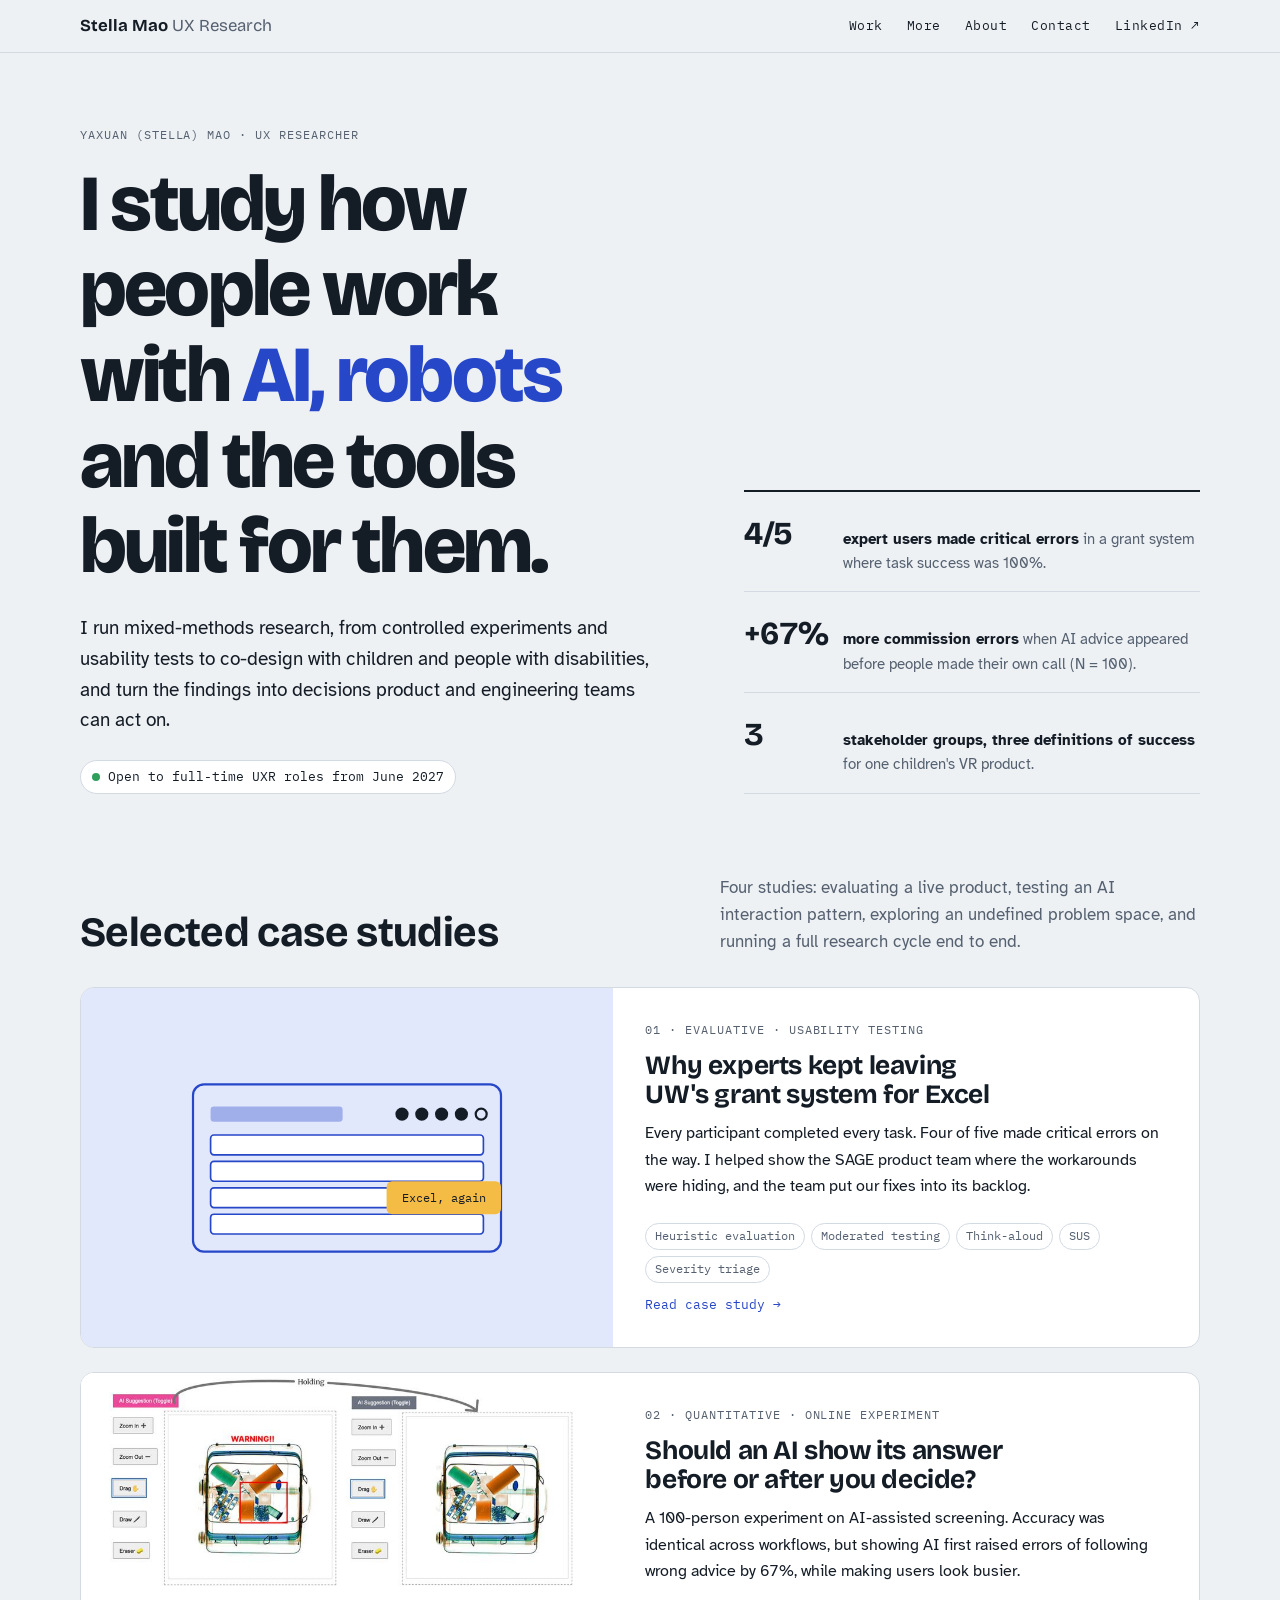
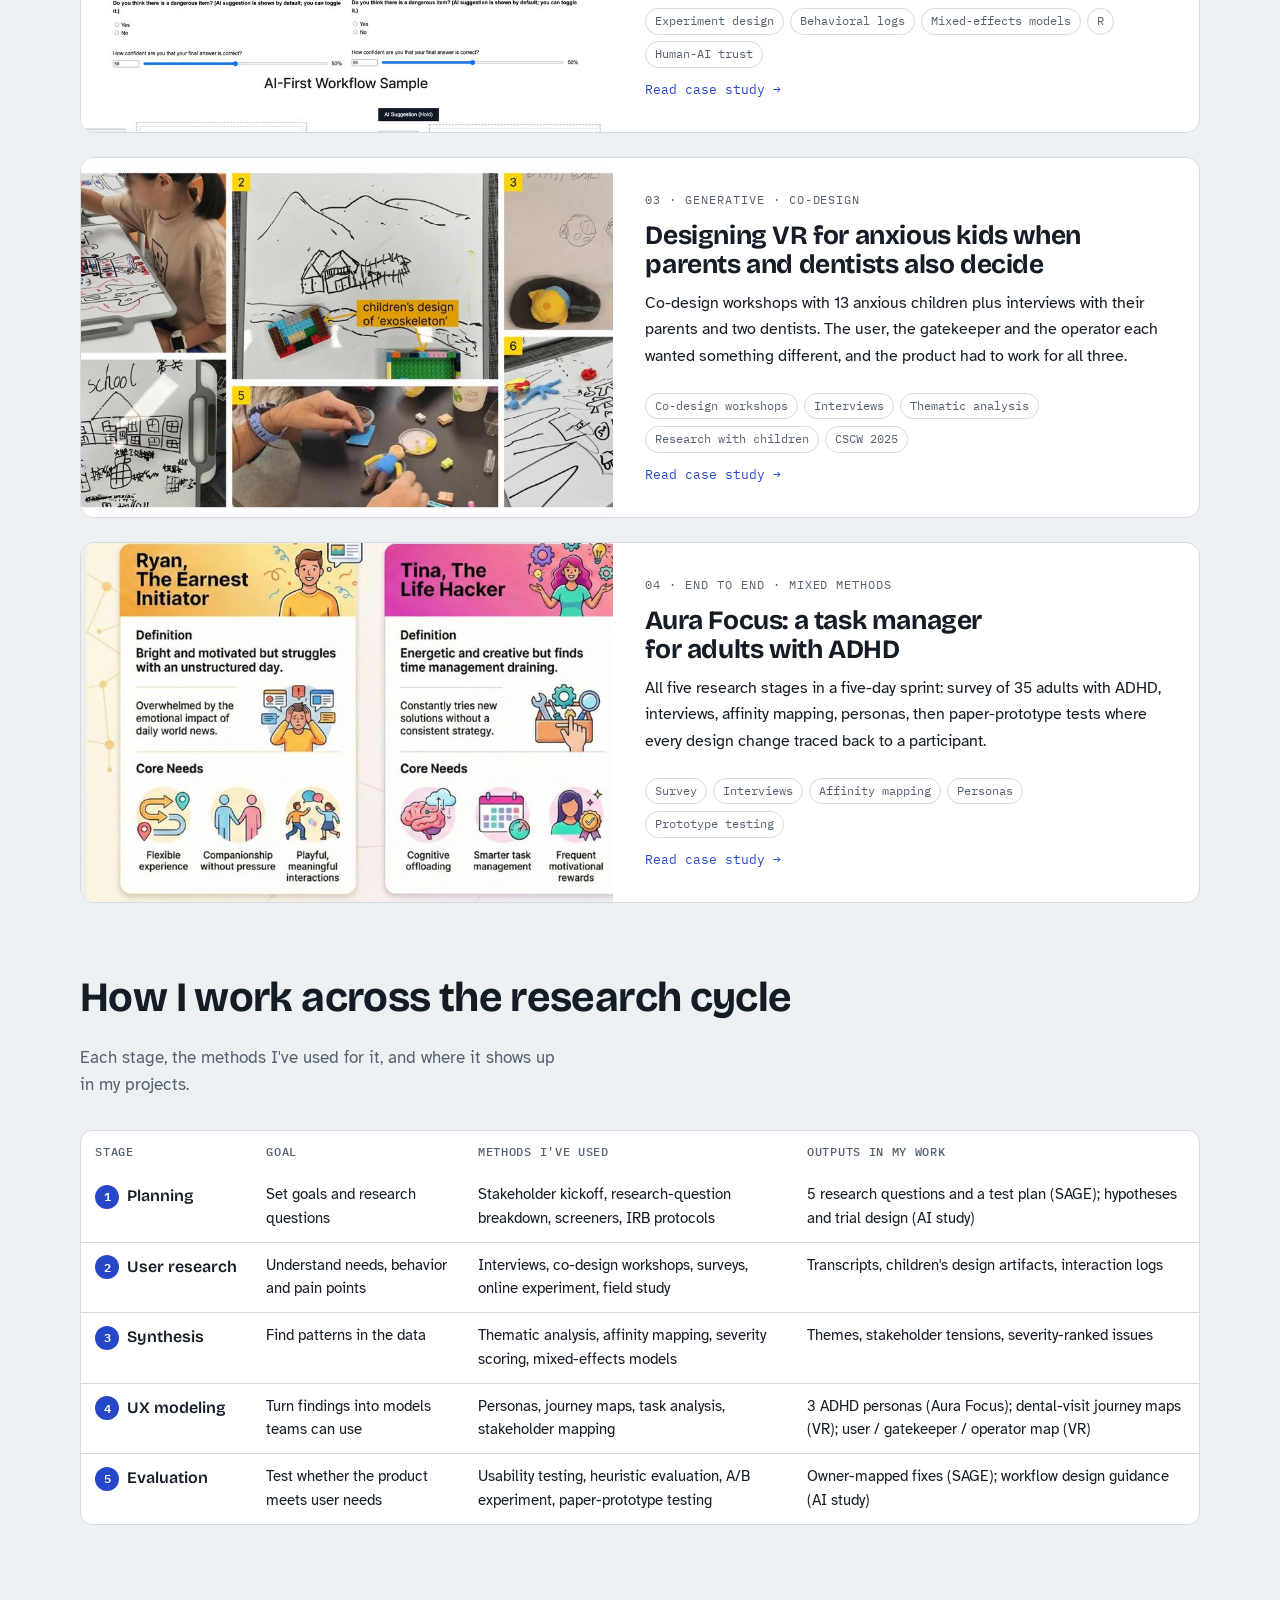
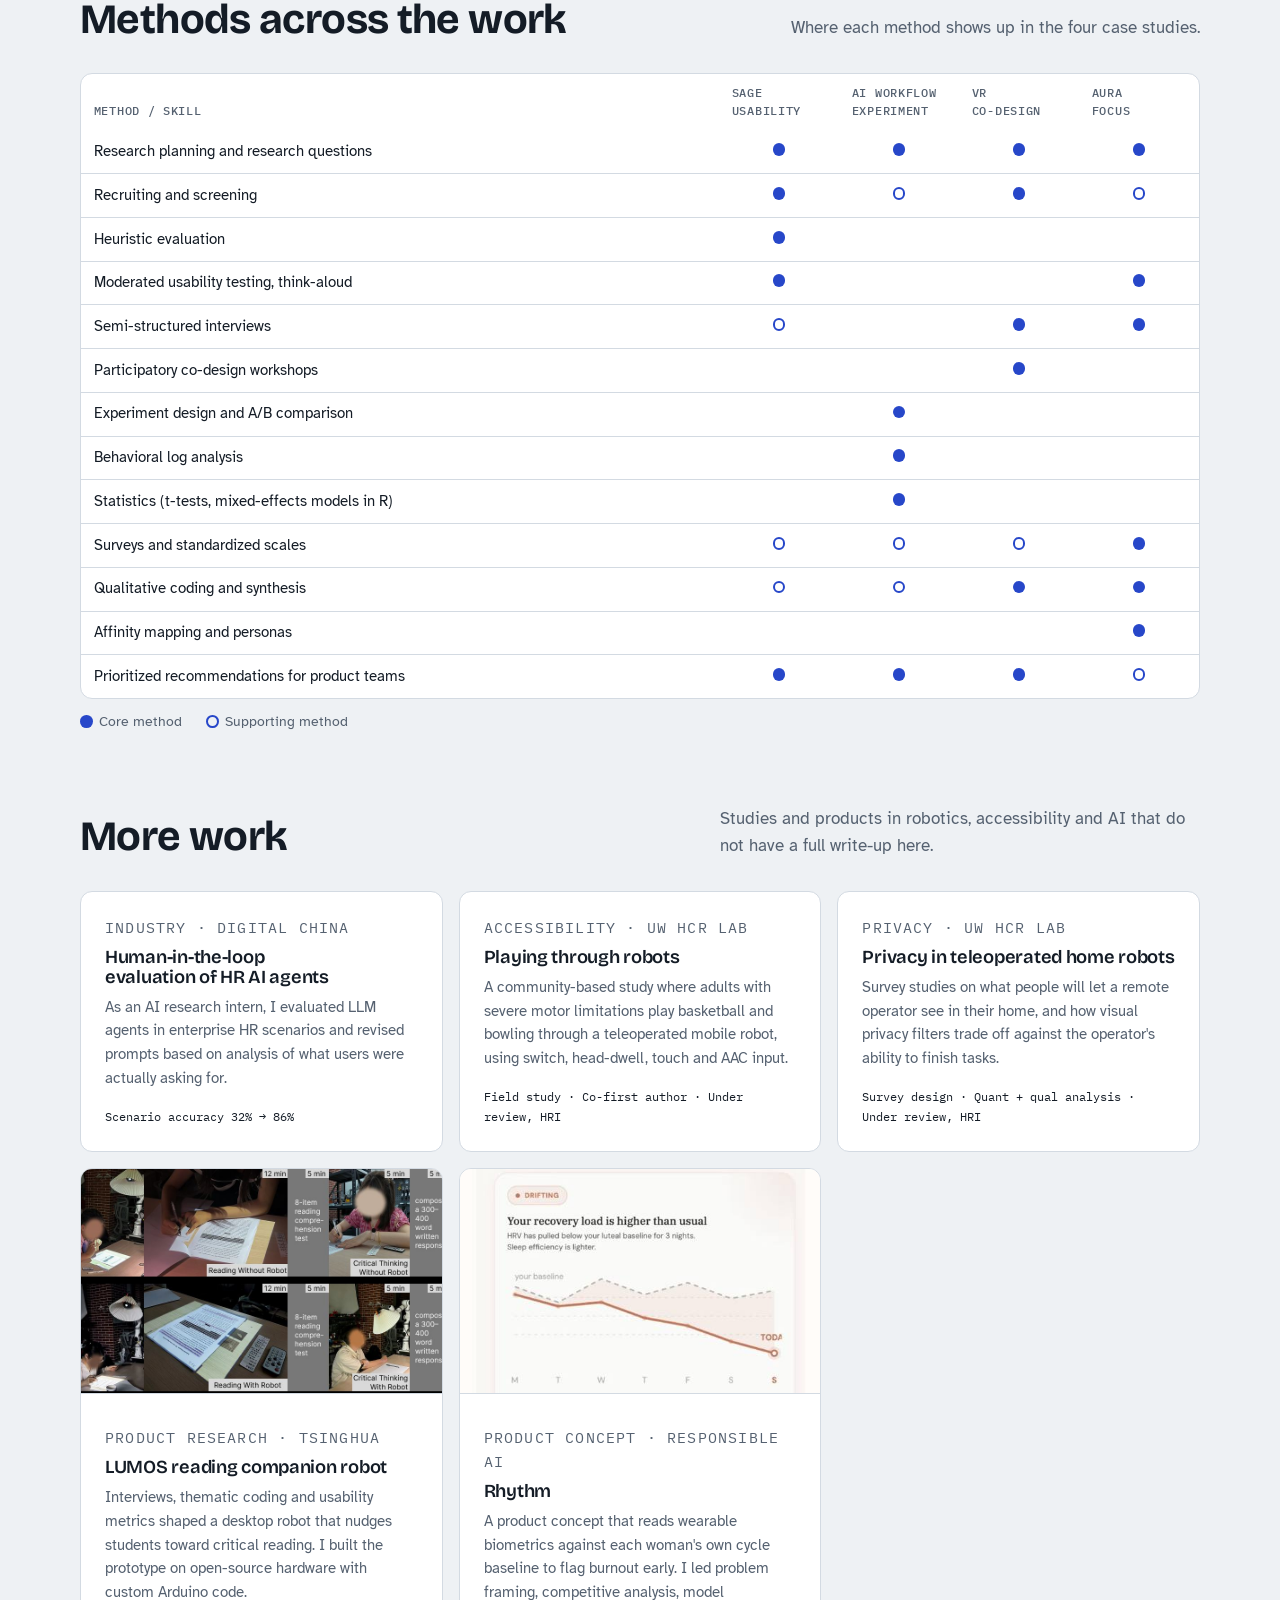
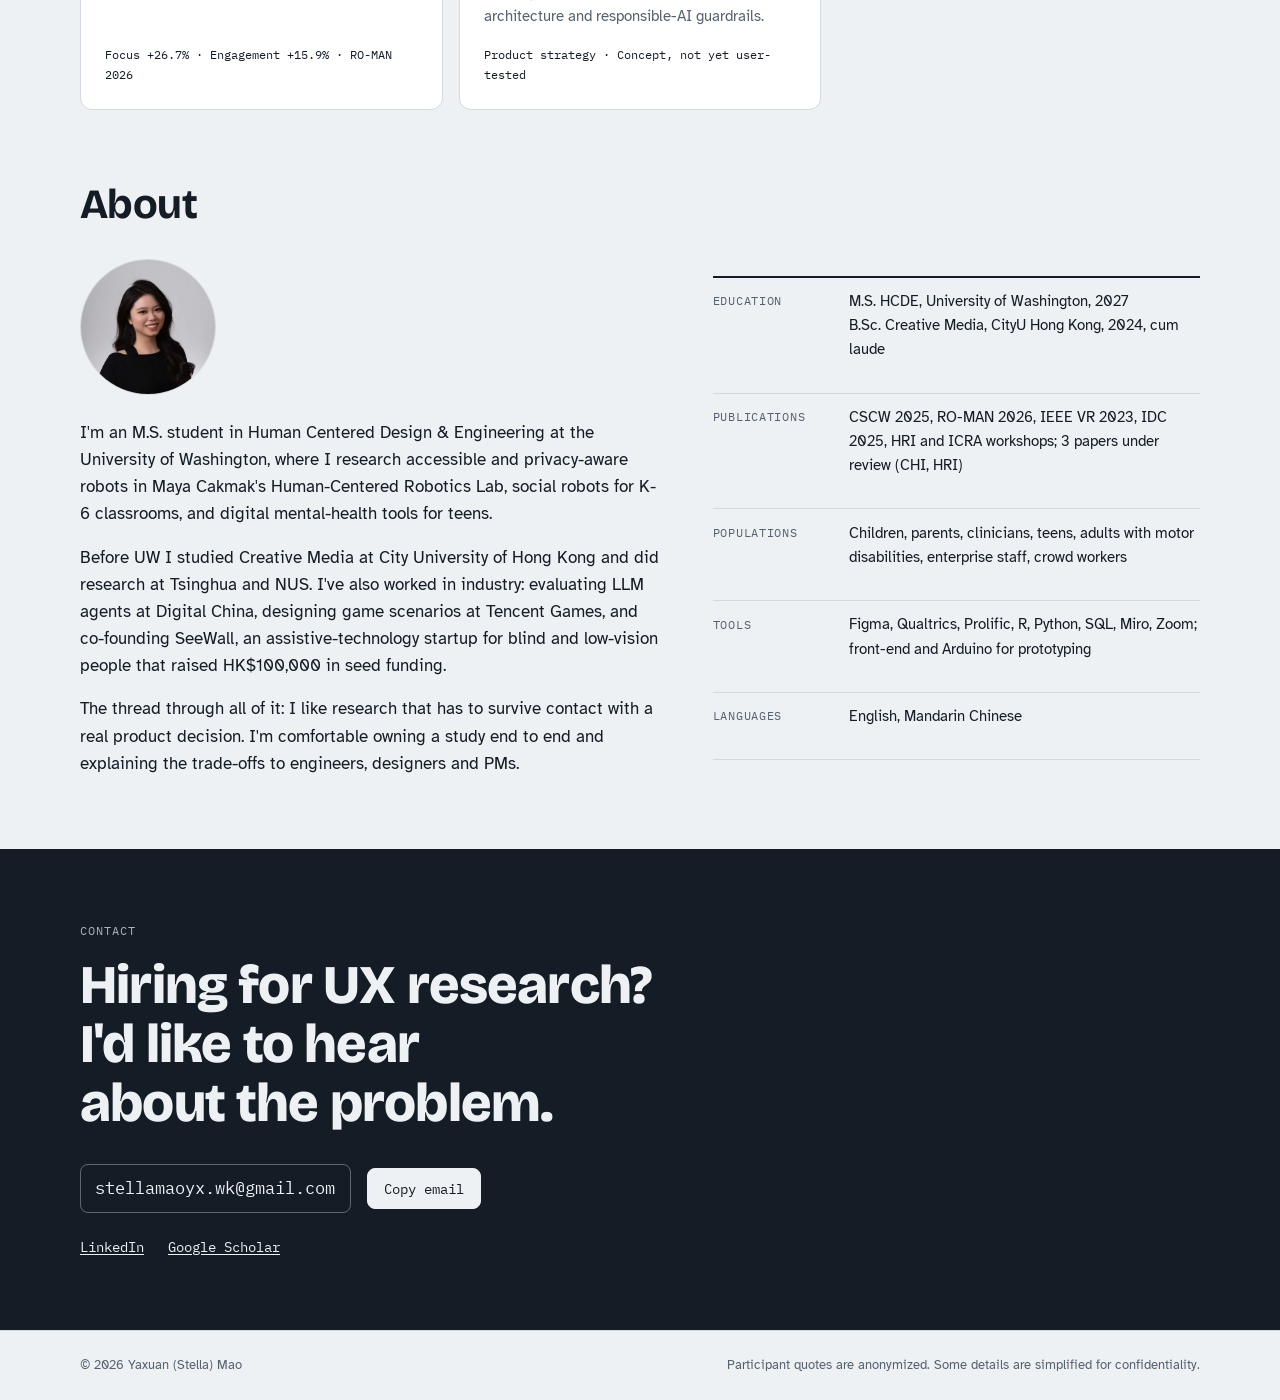
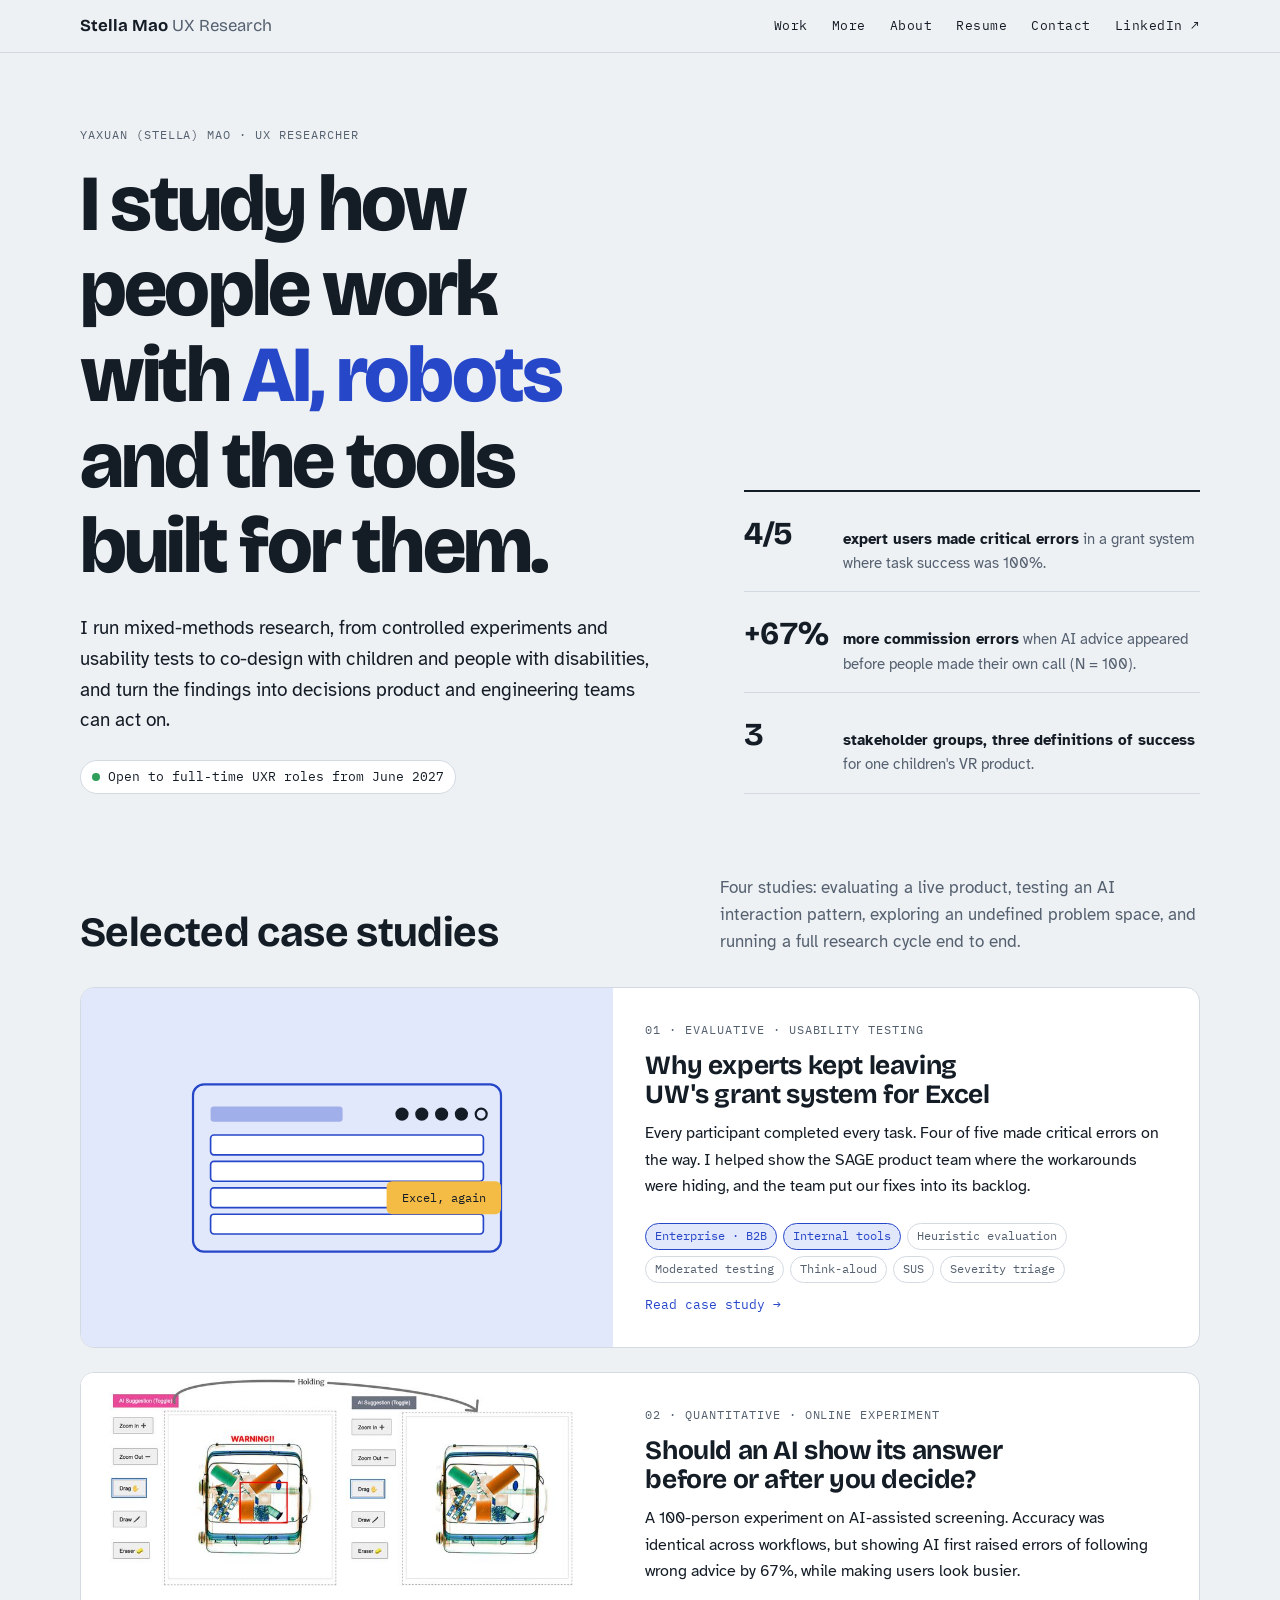
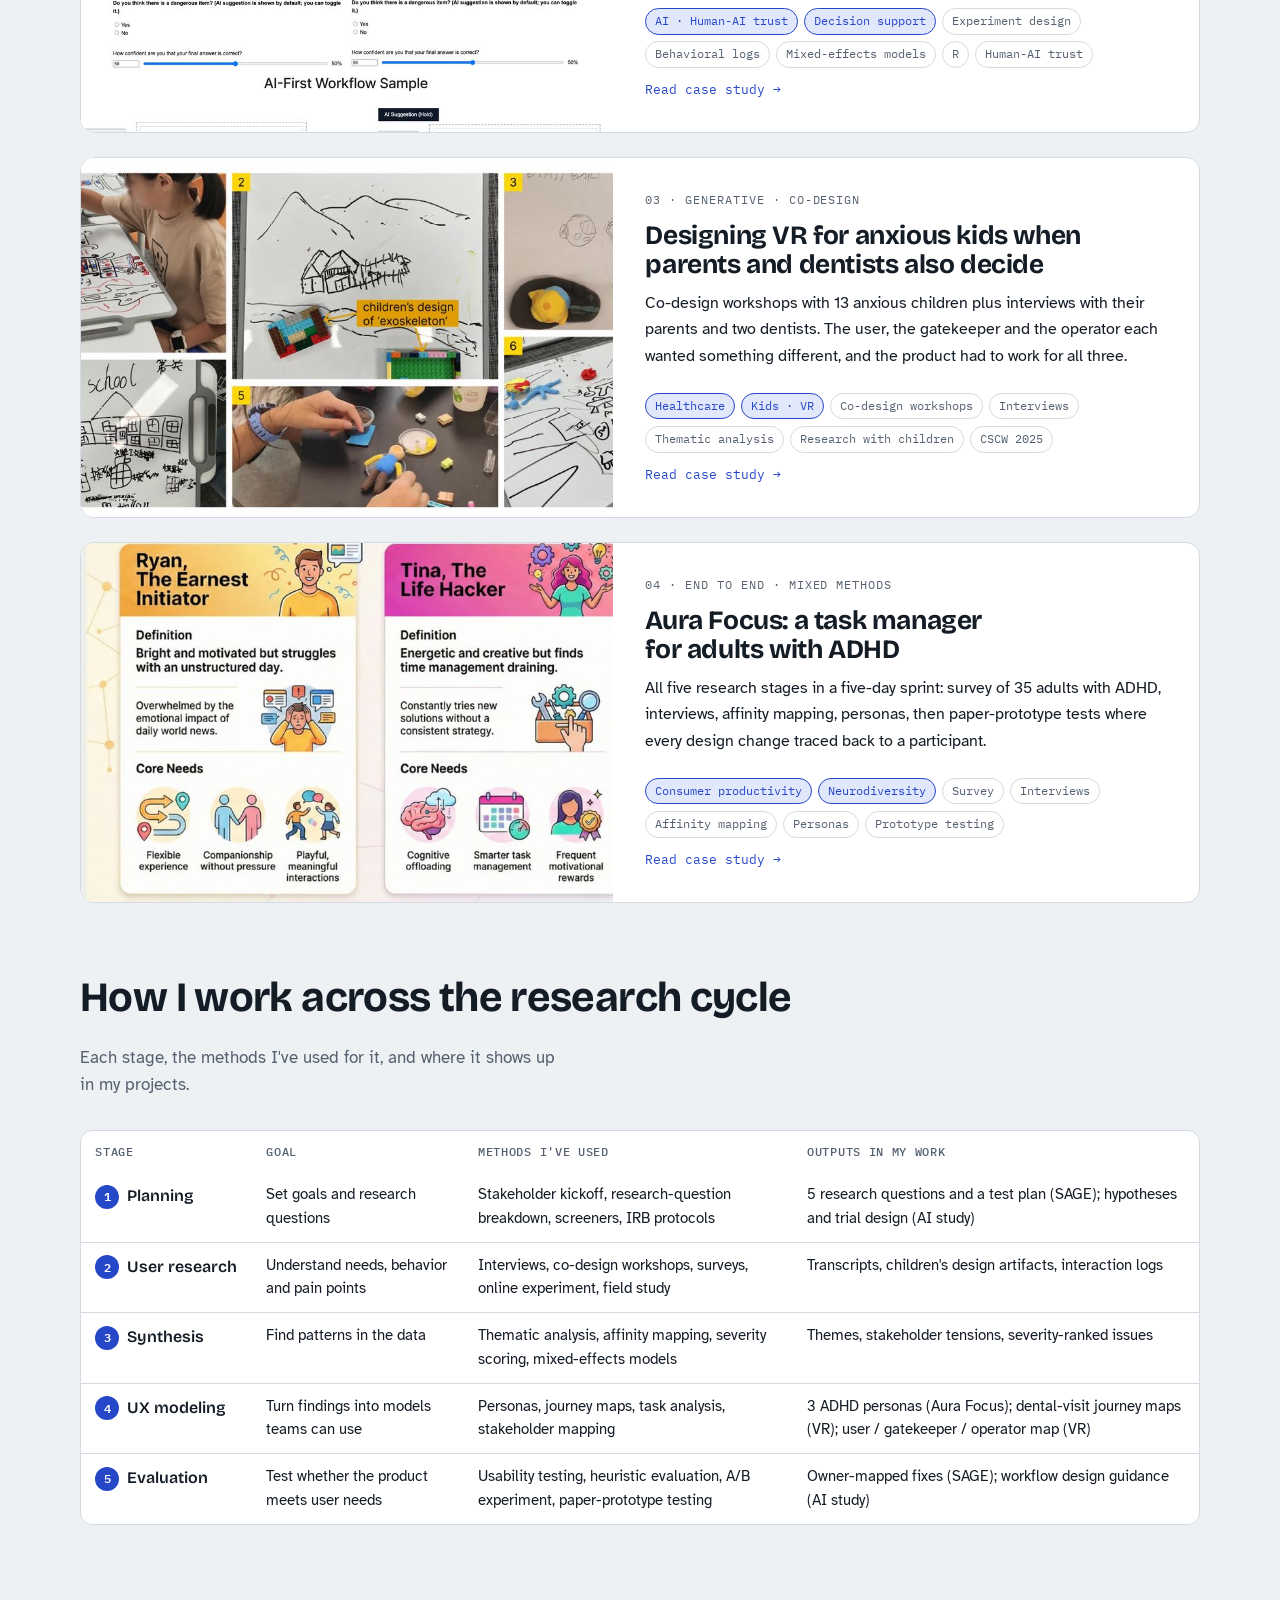
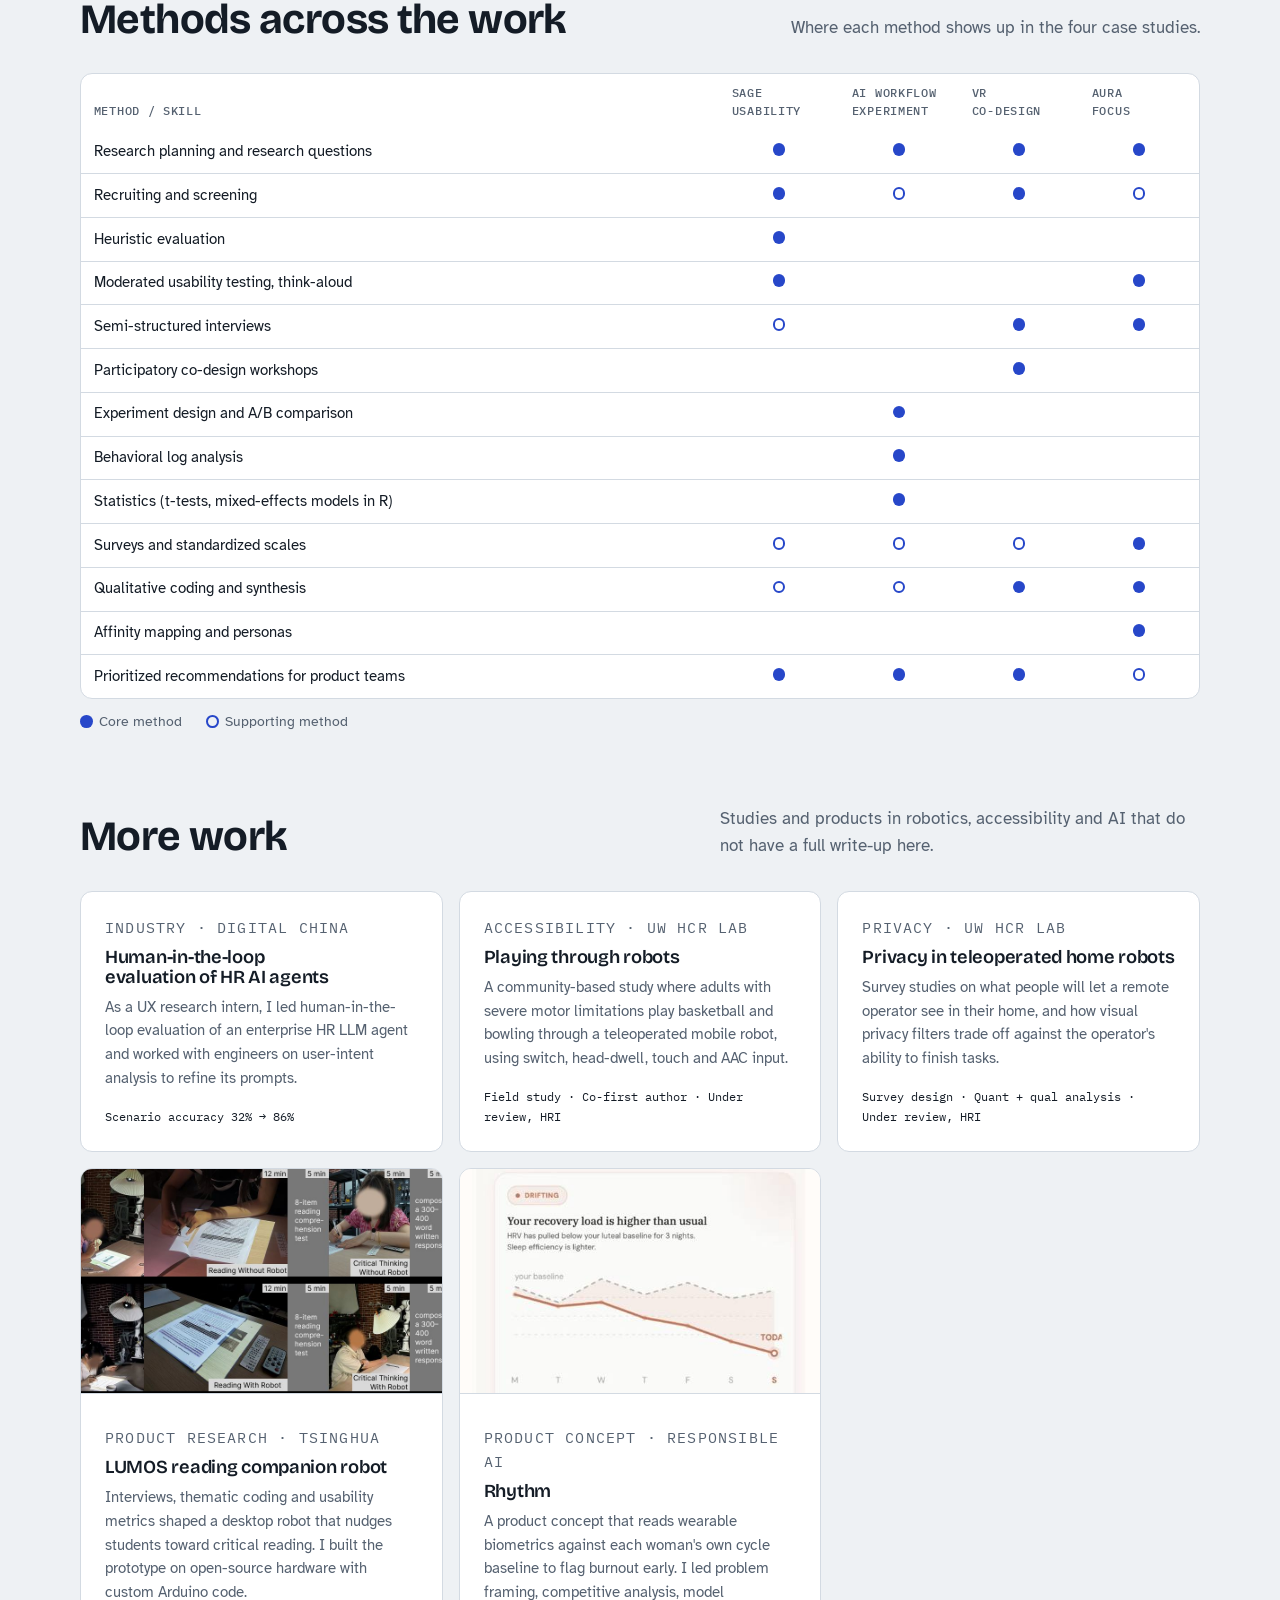
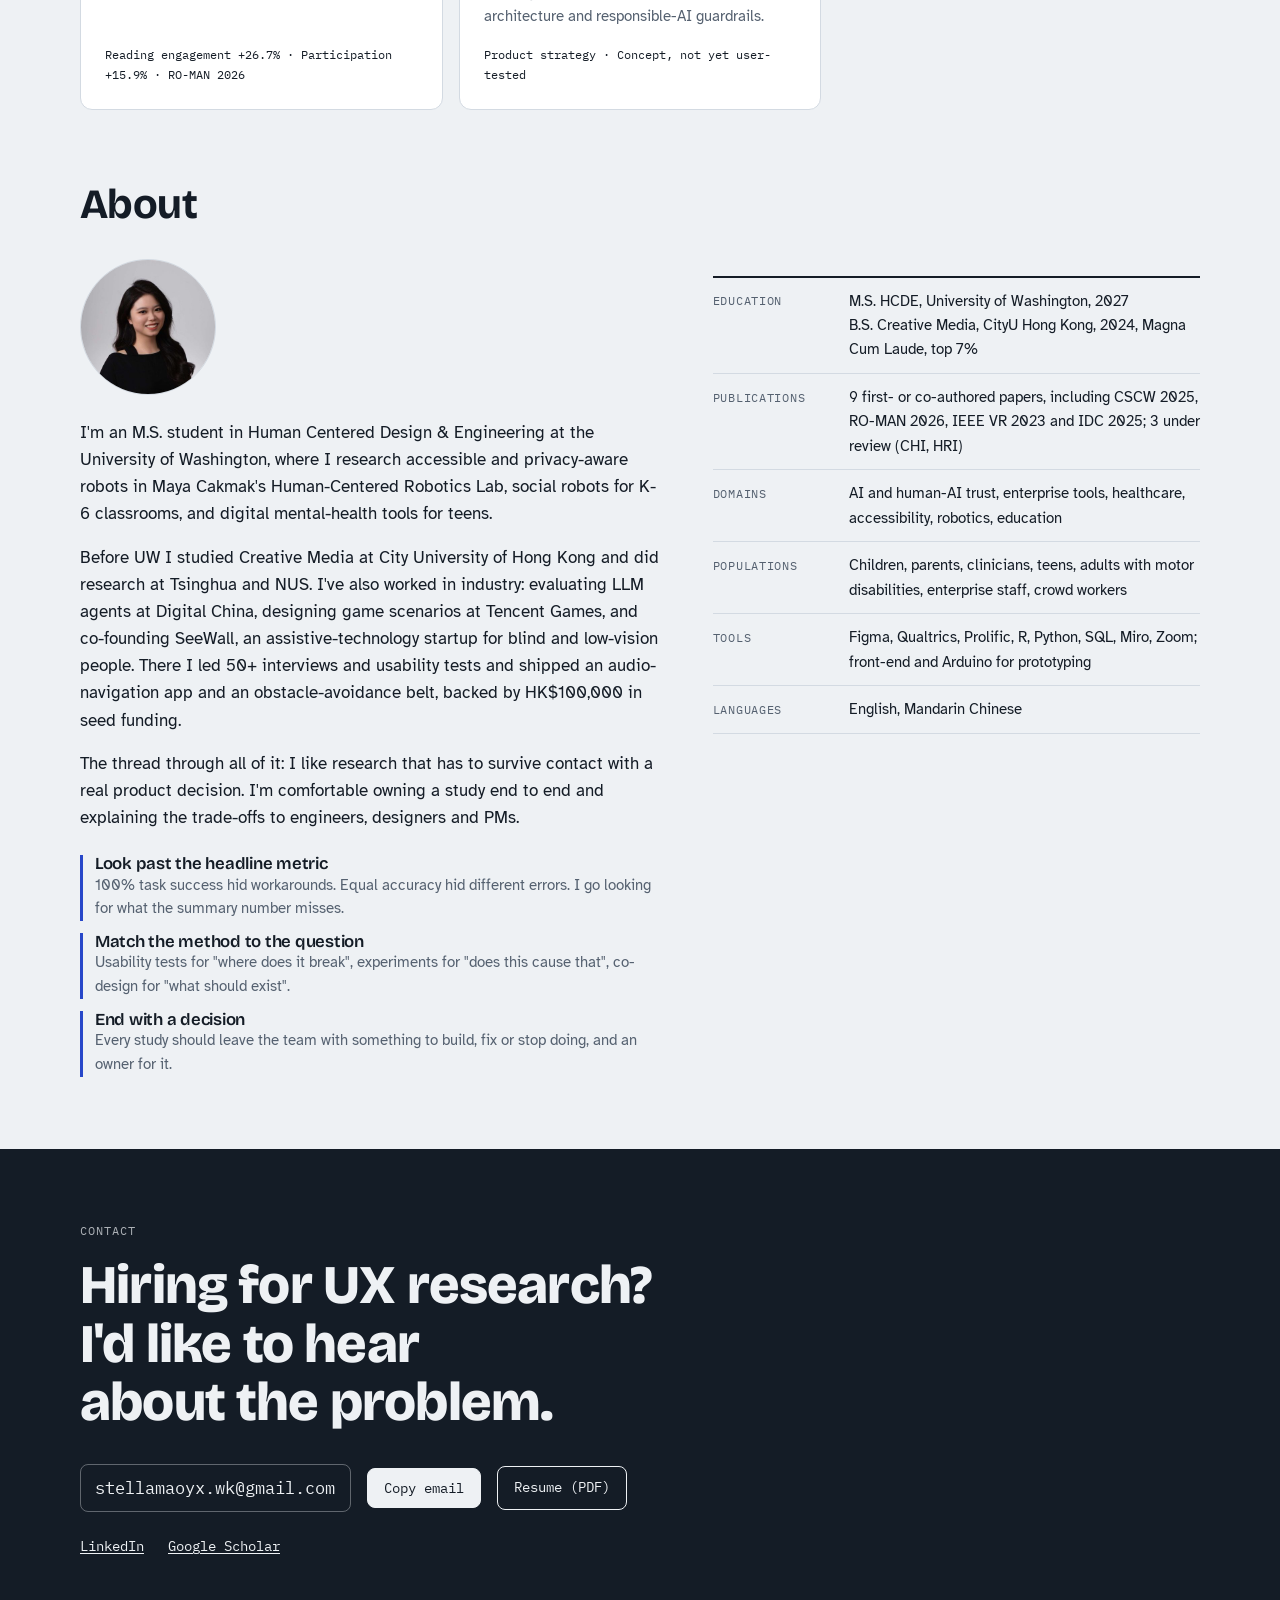
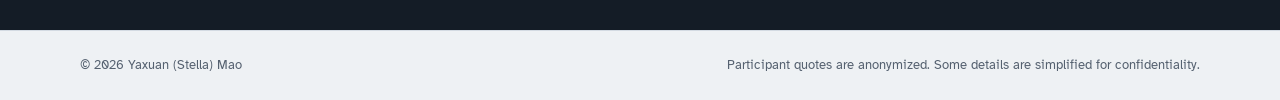
